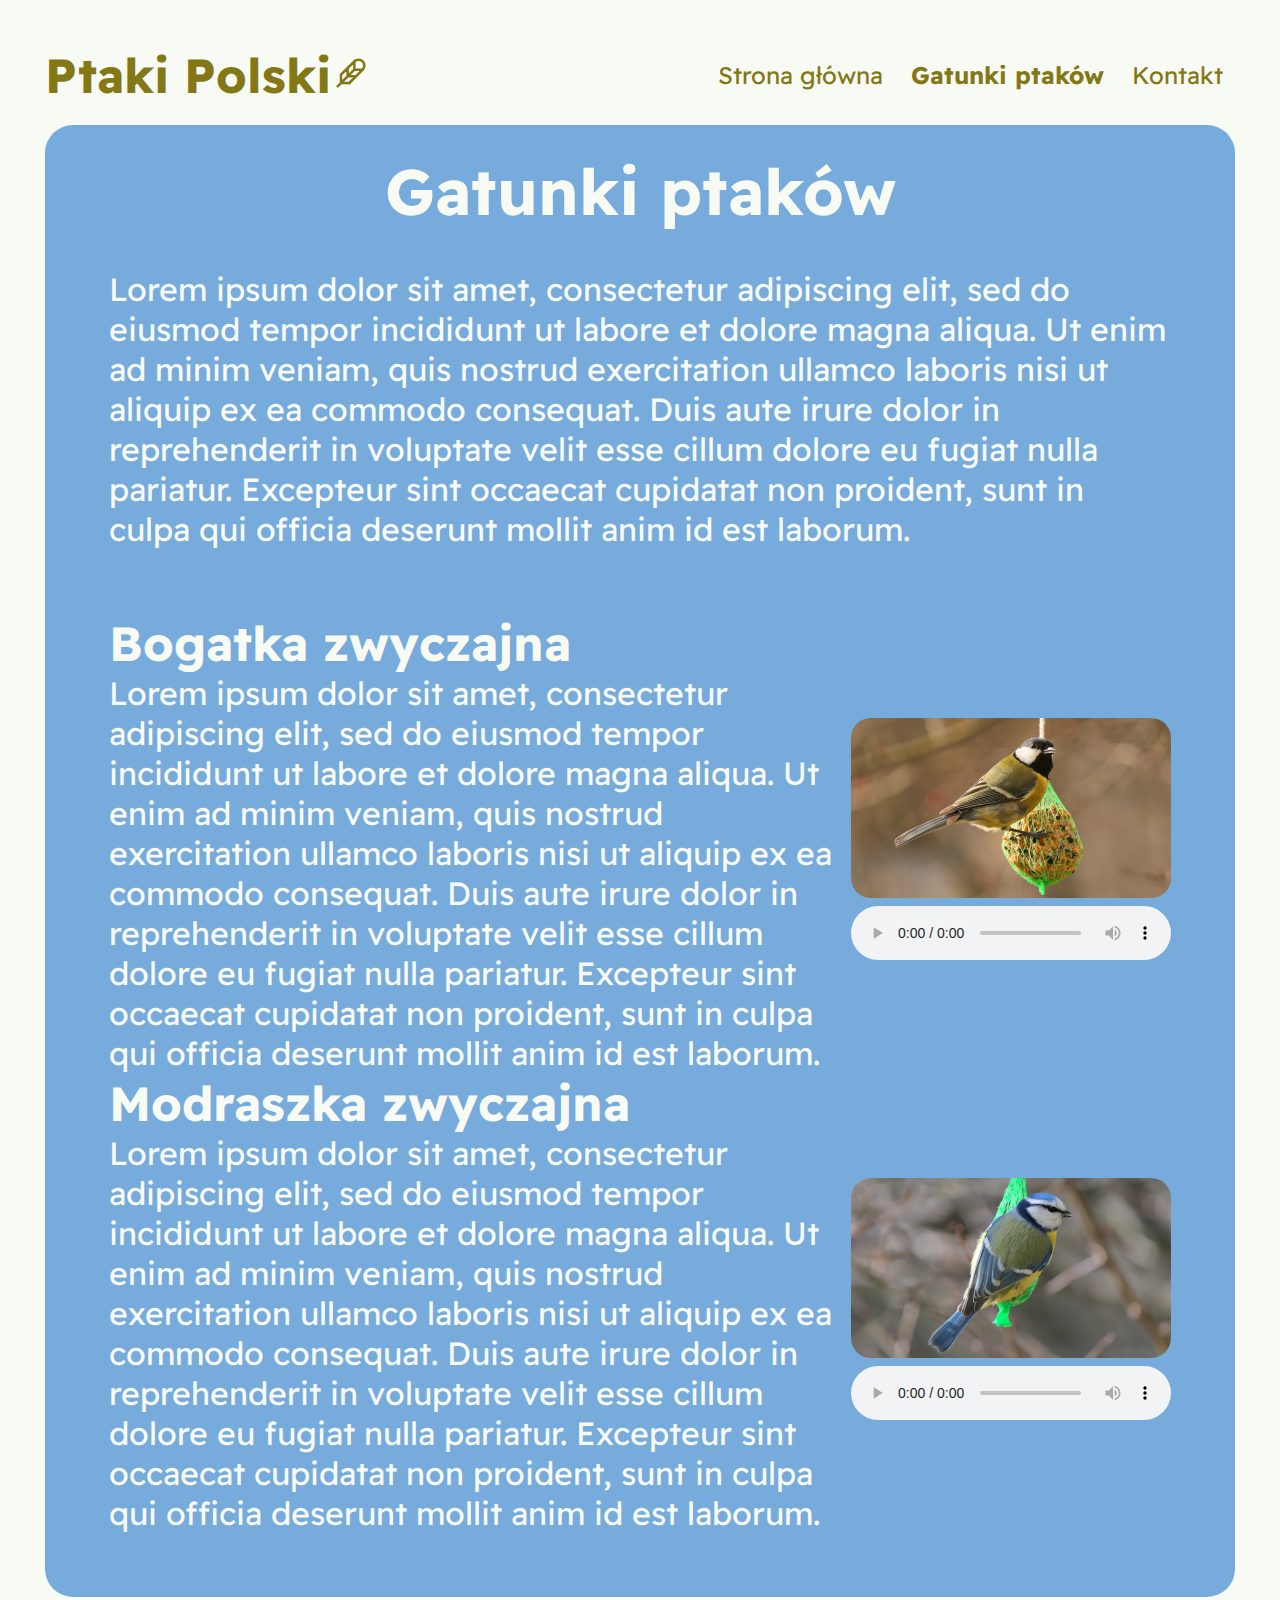
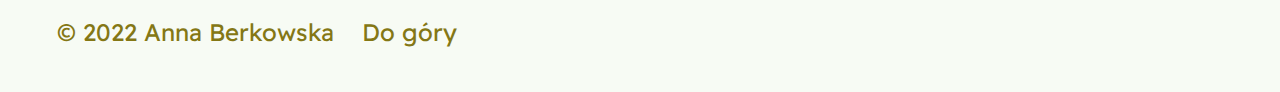
==== bird_species.html @ b1115390 "Added new pages and styles." ====
<!DOCTYPE html>
<html lang="pl">
<head>
	<meta charset="UTF-8">
	<meta name="viewport" content="width=device-width, initial-scale=1.0">
	<title>Birds</title>
	<link href="stylesheet.css" rel="stylesheet" type="text/css">
	<link href="https://fonts.googleapis.com/css?family=Readex+Pro" rel="stylesheet" type="text/css">
</head>
<body>
	<div id="page">
		<header class="flex_container">
			<h1><a href="index.html">Ptaki Polski<svg xmlns="http://www.w3.org/2000/svg" class="icon icon-tabler icon-tabler-feather" width="40" height="40" viewBox="0 0 24 24" stroke-width="1.5" stroke="currentColor" fill="none" stroke-linecap="round" stroke-linejoin="round">
				<path stroke="none" d="M0 0h24v24H0z" fill="none"/>
				<path d="M4 20l10 -10m0 -5v5h5m-9 -1v5h5m-9 -1v5h5m-5 -5l4 -4l4 -4" />
				<path d="M19 10c.638 -.636 1 -1.515 1 -2.486a3.515 3.515 0 0 0 -3.517 -3.514c-.97 0 -1.847 .367 -2.483 1m-3 13l4 -4l4 -4" />
			</svg></a></h1>
			<svg xmlns="http://www.w3.org/2000/svg" class="icon icon-tabler icon-tabler-menu-2" viewBox="0 0 24 24" stroke-width="1.5" stroke="currentColor" fill="none" stroke-linecap="round" stroke-linejoin="round">
				<path class="visibility" stroke="none" d="M0 0h24v24H0z" fill="none"/>
				<line class="visibility" x1="4" y1="6" x2="20" y2="6" />
				<line class="visibility" x1="4" y1="12" x2="20" y2="12" />
				<line class="visibility" x1="4" y1="18" x2="20" y2="18" />
			</svg>
			<nav id="menu">
				<ul>
					<li class="dropdown"><a href="index.html">Strona główna</a>
						<ul class="dropdown_menu dropdown_menu_animated">
							<li class="dropdown_item"><a class="clickable" href="index.html#about">O mnie</a></li>
						</ul>
					</li>
					<li class="dropdown"><a class="active" href="bird_species.html">Gatunki ptaków</a>
						<ul class="dropdown_menu dropdown_menu_animated">
							<li class="dropdown_item"><a class="clickable" href="bird_species.html#great_tit">Bogatka zwyczajna</a></li>
							<li class="dropdown_item"><a class="clickable" href="bird_species.html#blue_tit">Modraszka zwyczajna</a></li>
						</ul>
					</li>
					<li><a href="contact.html">Kontakt</a></li>
				</ul>
			</nav>
		</header>
		<br />
		<div id="content">
			<h1>Gatunki ptaków</h1>
			<section id="species_about">
				<p>
					Lorem ipsum dolor sit amet, consectetur adipiscing elit, sed do eiusmod tempor incididunt ut labore et dolore magna aliqua. Ut enim ad minim veniam, quis nostrud exercitation ullamco laboris nisi ut aliquip ex ea commodo consequat. Duis aute irure dolor in reprehenderit in voluptate velit esse cillum dolore eu fugiat nulla pariatur. Excepteur sint occaecat cupidatat non proident, sunt in culpa qui officia deserunt mollit anim id est laborum.
				</p>
			</section>
			<section id="species">
				<div class="flex_container_section" id="great_tit">
					<div>
						<h2>Bogatka zwyczajna</h2>
						<p>
							Lorem ipsum dolor sit amet, consectetur adipiscing elit, sed do eiusmod tempor incididunt ut labore et dolore magna aliqua. Ut enim ad minim veniam, quis nostrud exercitation ullamco laboris nisi ut aliquip ex ea commodo consequat. Duis aute irure dolor in reprehenderit in voluptate velit esse cillum dolore eu fugiat nulla pariatur. Excepteur sint occaecat cupidatat non proident, sunt in culpa qui officia deserunt mollit anim id est laborum.
						</p>
					</div>
					<figure>
						<a href="images/great_tit_eating_1920x1080.jpg" target="_blank"><img src="images/great_tit_eating_640x360.jpg"/></a>
						<figcaption>
							<audio controls>
								<source src="https://upload.wikimedia.org/wikipedia/commons/9/9c/Parus_major_15mars2011.ogg" />
							</audio>
						</figcaption>
					</figure>
				</div>
				<div class="flex_container_section" id="blue_tit">
					<div>
						<h2>Modraszka zwyczajna</h2>
						<p>
							Lorem ipsum dolor sit amet, consectetur adipiscing elit, sed do eiusmod tempor incididunt ut labore et dolore magna aliqua. Ut enim ad minim veniam, quis nostrud exercitation ullamco laboris nisi ut aliquip ex ea commodo consequat. Duis aute irure dolor in reprehenderit in voluptate velit esse cillum dolore eu fugiat nulla pariatur. Excepteur sint occaecat cupidatat non proident, sunt in culpa qui officia deserunt mollit anim id est laborum.
						</p>
					</div>
					<figure>
						<a href="images/blue_tit_eating_1920x1080.jpg" target="_blank"><img src="images/blue_tit_eating_640x360.jpg"/></a>
						<figcaption>
							<audio controls>
								<source src="https://upload.wikimedia.org/wikipedia/commons/d/d7/Blue_Tit_%28Cyanistes_caeruleus%29_%28W1CDR0001535_BD30%29.ogg" />
							</audio>
						</figcaption>
					</figure>
				</div>
			</section>
		</div>
		<br />
		<footer class="flex_container">
			<nav>
				<ul>
					<li>© 2022 Anna Berkowska</li>
					<li><a href="#">Do góry</a></li>
				</ul>
			</nav>
		</footer>
	</div>
</body>
</html>
---- stylesheet.css ----
* {
    margin: 0;
    padding: 0;
}

body {
    font-family: "Readex Pro", sans-serif;
    background: #F7FBF4;
}

#page {
    margin: 5vh;
}

svg {
    width: 40px;
    height: 40px;
}

.visibility {
    display: none;
}

.flex_container {
    display: flex;
    justify-content: space-between;
    align-items: center;
}

#species_about {
    padding: 2em 2em 0 2em;
}

header h1 {
    color: #847715;
    font-size: 3em;
}

nav {
    color: #847715;
    flex-shrink: 0;
}

nav li {
    display: inline;
    padding: 0.5em;
    font-size: 1.5em;
}

a {
    text-decoration: none;
    color: inherit;
}

.active {
    font-weight: bold;
}

#content {
    background: #77ABDB;
    border-radius: 28px;
    color: #F7FBF4;
}

#content h1 {
    position: relative;
    top: 0.4em;
    font-size: 4em;
    text-align: center;
}

#hero h1 {
    font-size: 10em;

}

#content img {
    position: relative;
    z-index: 2;
    width: 100%;
    height: 100%;
}

#species img {
    width: 100%;
    height: 100%;
    border-radius: 20px;
}

figure {
    padding: 1em 0 1em 0;
}

.flex_container_section {
    display: flex;
    justify-content: space-evenly;
    align-items: center;
}

audio {
    width: 25vw;
    border-radius: 20px;
}

section {
    padding: 2em;
    font-size: 2em;
}

#hero, #contact {
    padding: unset;
    font-size: unset;
}

form {
    font-size: 2em;
    padding: 2em;
    width: 30%;
    margin: auto;
}

fieldset {
    padding: 1em;
    border: solid 2px white;
    border-radius: 20px;
}

fieldset label {
    font-size: 75%;
}

input {
    width: 50%;
}

.button {
    padding: 0.25em;
    margin: 0.25em;
    float: right;
    width: initial;
}

textarea {
    width:98%;
    height: 15vh;
    resize: none;
    padding: 0.25em;
}

textarea::placeholder {
    color: #706a6f;
}

.dropdown {
    position: relative;
    display: inline-block;
}

.dropdown:hover .dropdown_menu_animated {
    display: block;
}

.dropdown_menu li {
    display: block;
}

.dropdown_menu {
    display: none;
    position: absolute;
    width: 100%;
    background: #847715;
    color: #F7FBF4;
    border-radius: 5px;
    top: 100%;
}

.dropdown_menu li:hover {
    background: #98891a;
    border-radius: 5px;
}

.dropdown_item {
    font-size: 70%;
    padding: 0;

}

.clickable {
    display: block;
    padding: 5%;
}

@media screen
and (device-width: 360px)
and (device-height: 592px) {
    #page {
        margin: 3vh;
    }
    body {
        font-size: 50%;
    }

    h1 svg   {
        width: 7%;
        height: 7%;
    }

    svg {
        width: 10%;
        height: 10%;
    }

    #menu {
        display: none;
    }

    #hero h1 {
        font-size: 5em;
    }

    .visibility {
        display: initial;
    }

}

@media screen
and (device-width: 360px)
and (device-height: 592px)
and (orientation: portrait) {
    #page {
        margin: 3vh;
    }
    body {
        font-size: 50%;
    }

    h1 svg   {
        width: 7%;
        height: 7%;
    }

    svg {
        width: 10%;
        height: 10%;
    }

    #menu {
        display: none;
    }

    #hero h1 {
        font-size: 5em;
    }

    .visibility {
        display: initial;
    }
}

@media screen
and (device-width: 360px)
and (device-height: 592px)
and (orientation: landscape) {
    #page {
        margin: 3vh;
    }
    body {
        font-size: 50%;
    }

    h1 svg  {
        width: 7%;
        height: 7%;
    }

    svg {
        width: 10%;
        height: 10%;
    }

    #menu {
        display: none;
    }

    #hero h1 {
        font-size: 5em;
    }

    .visibility {
        display: initial;
    }
}
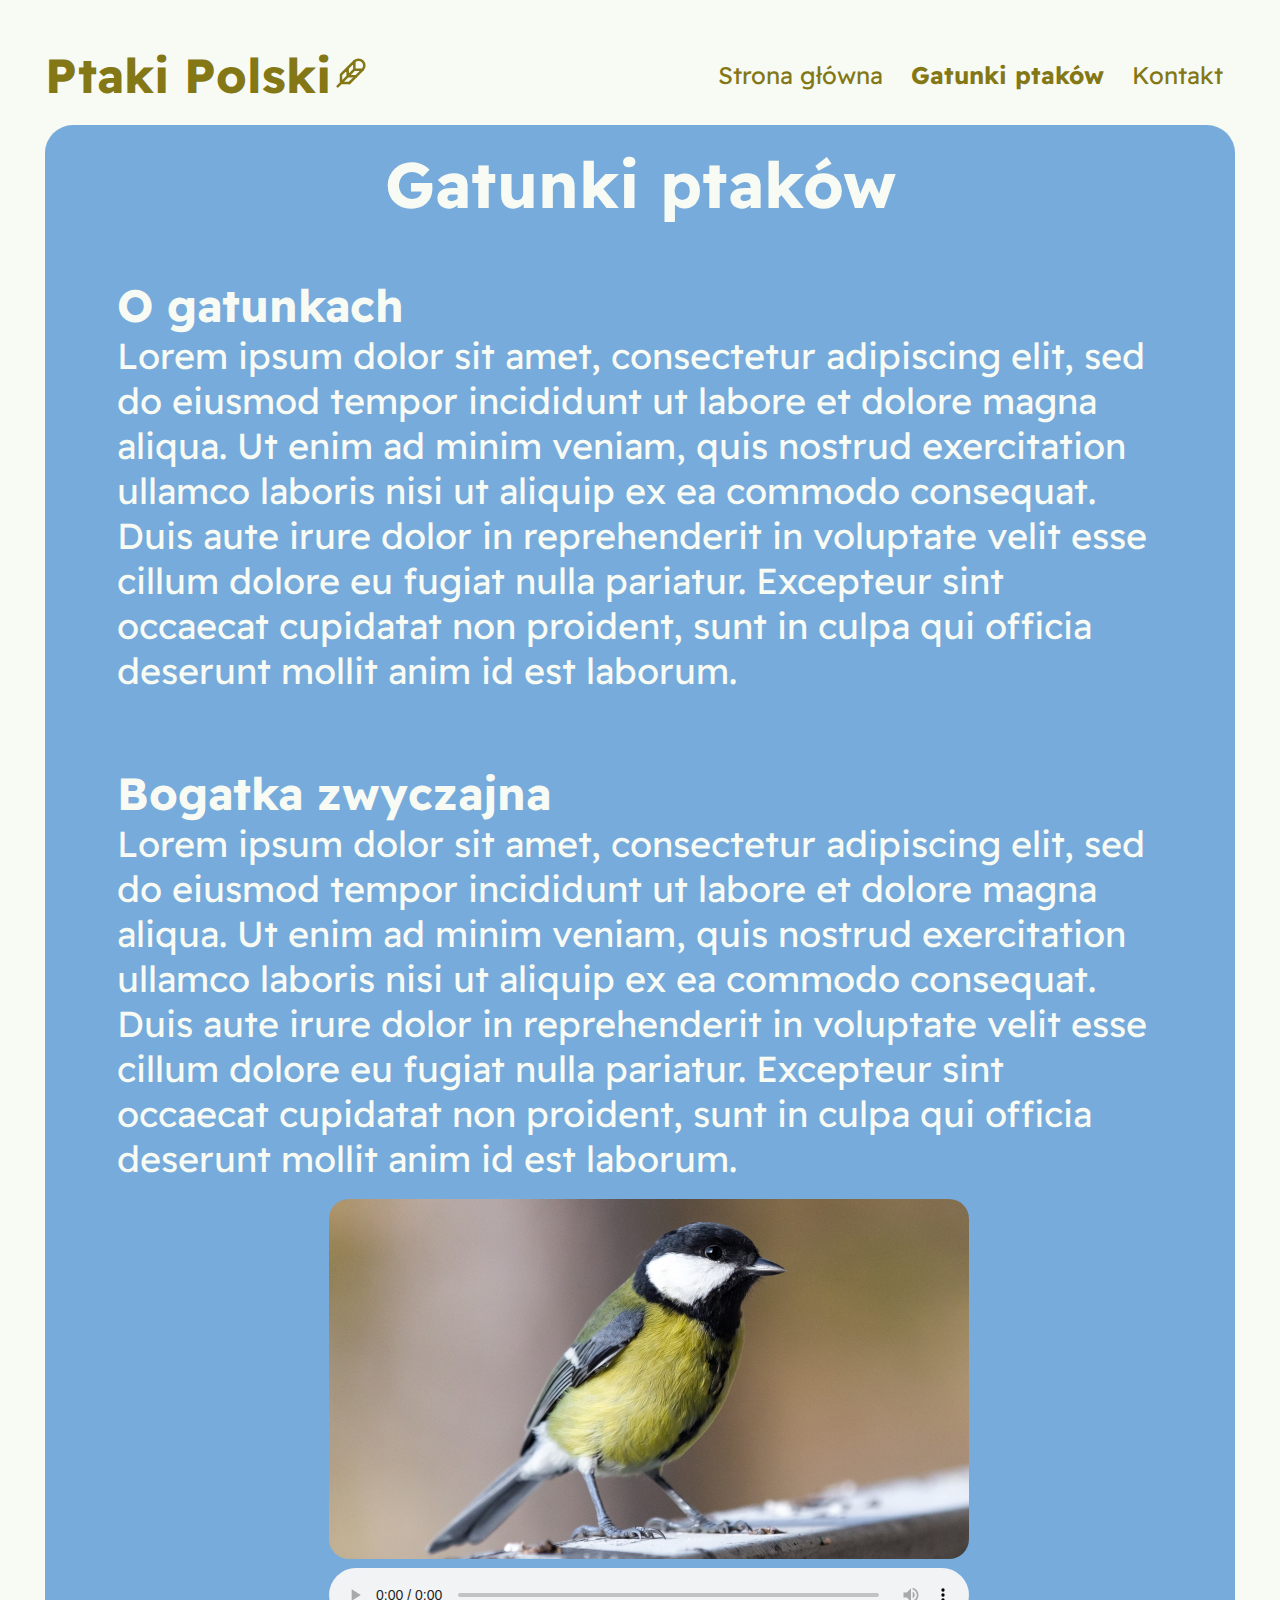
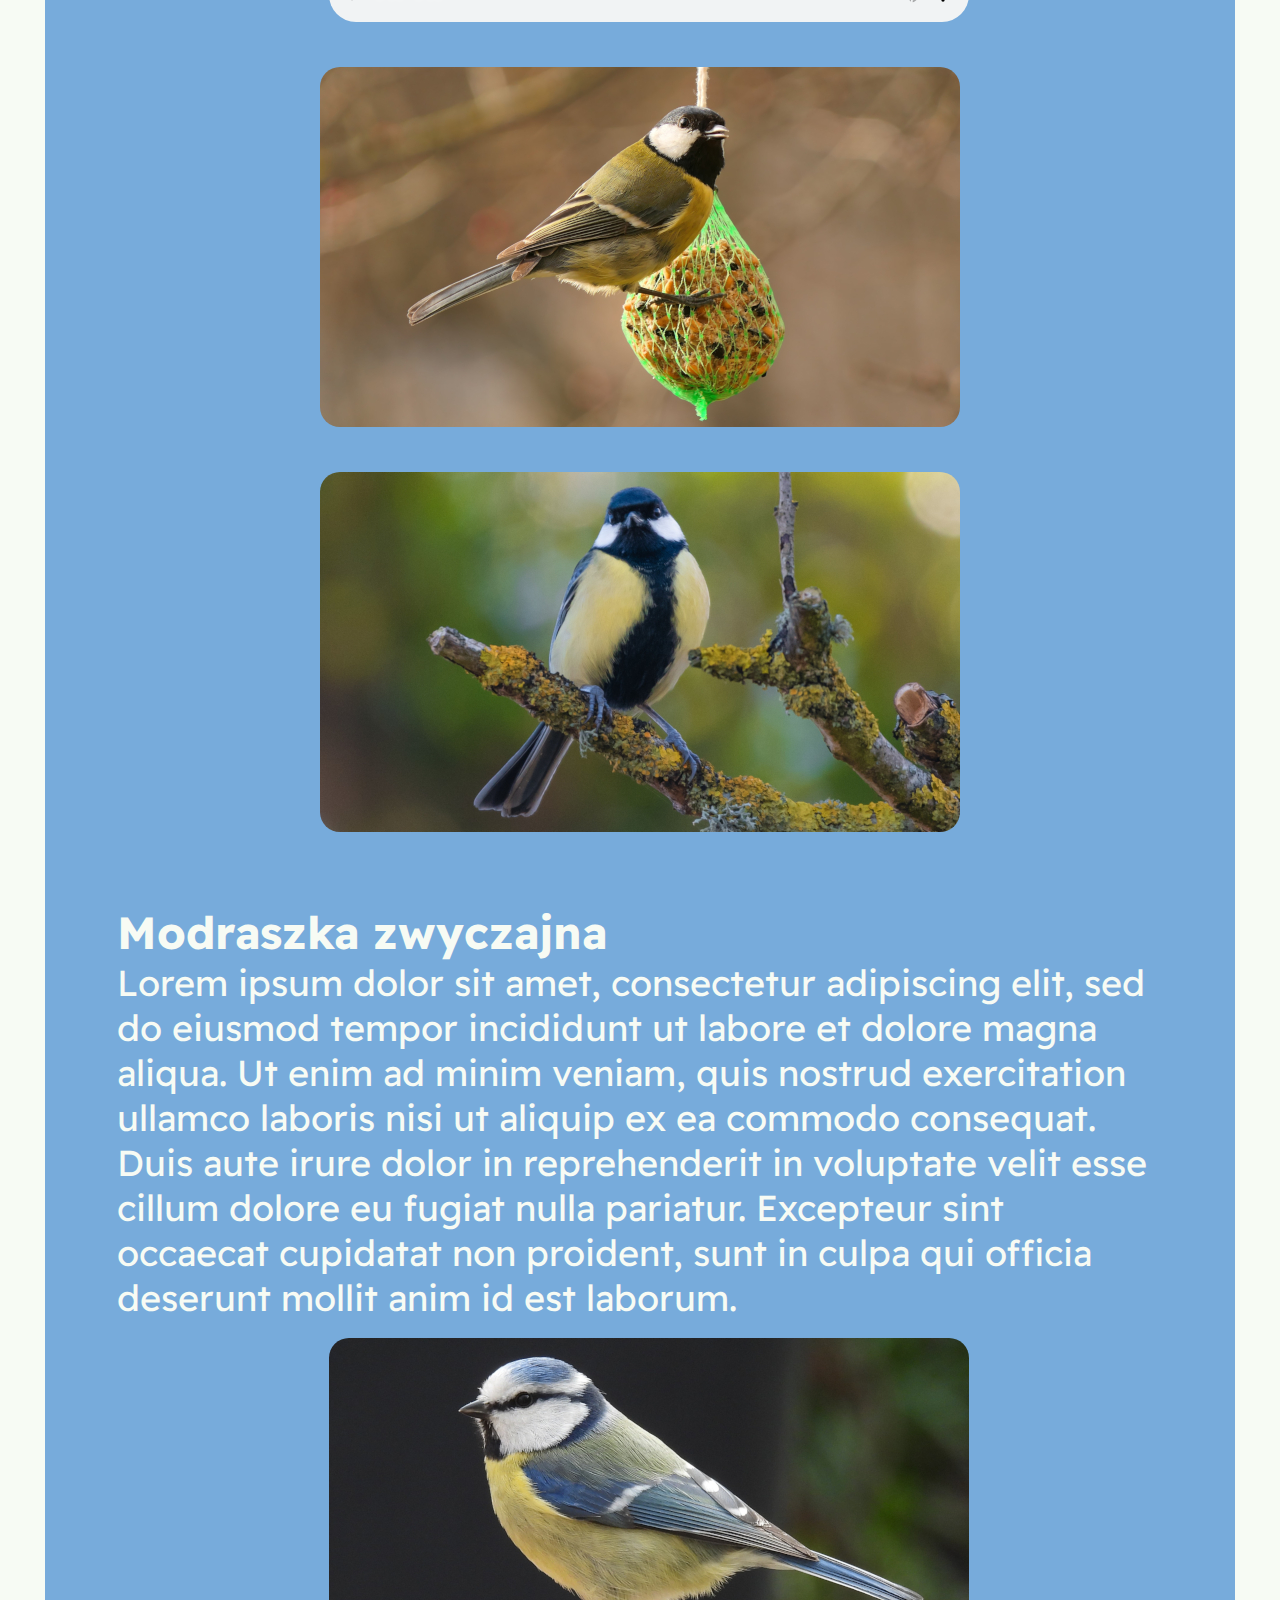
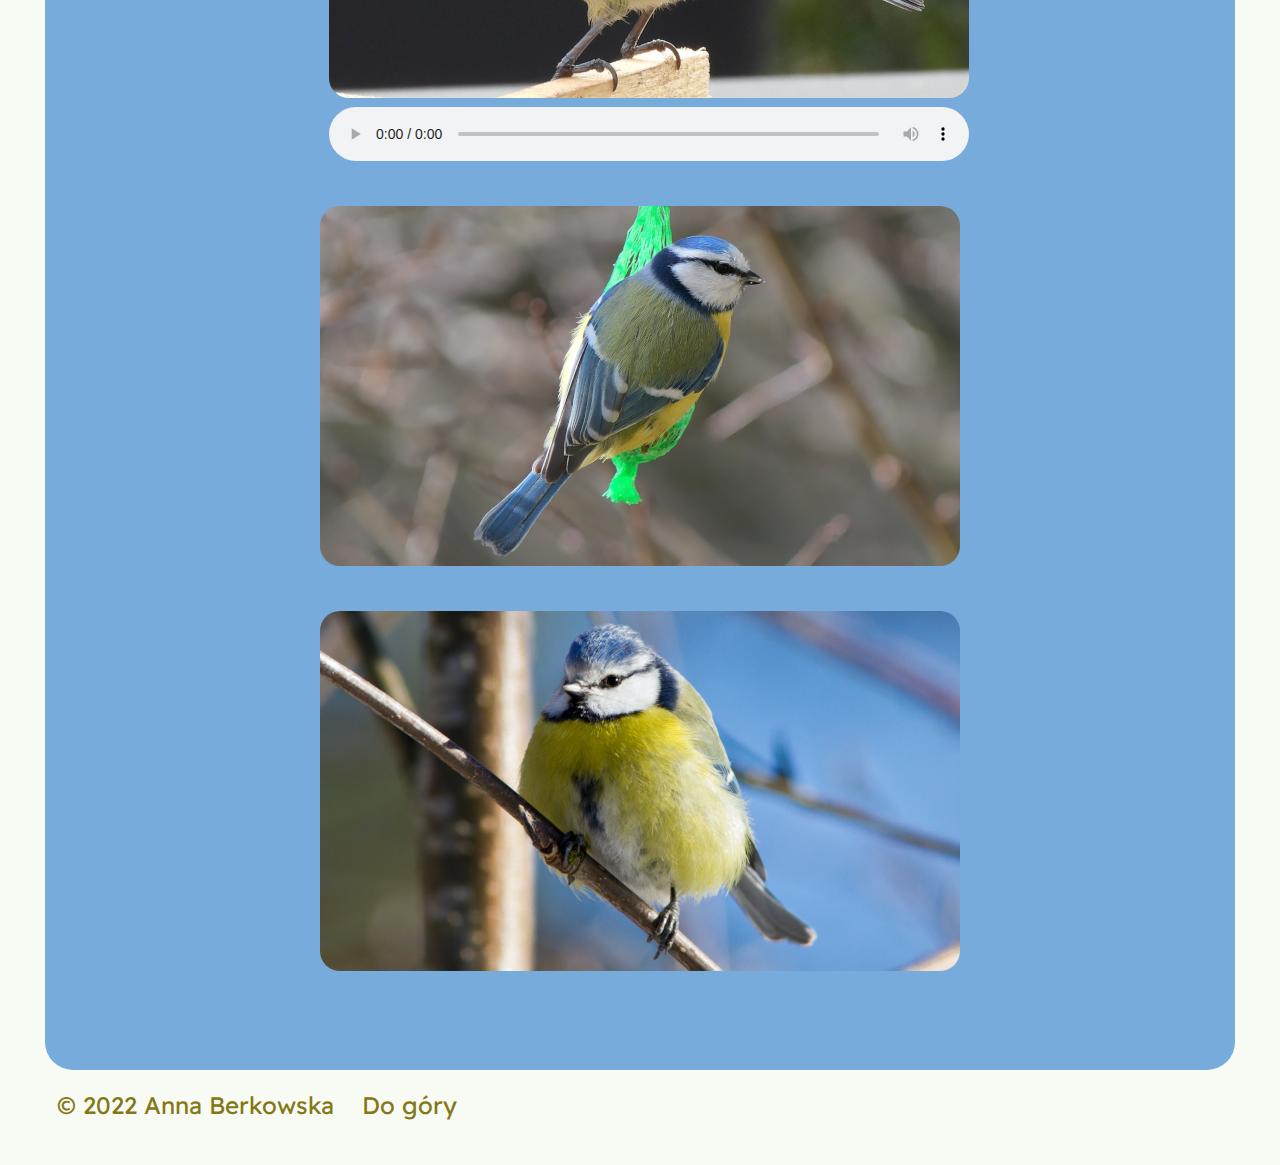
==== commit 8cd8bd1e: "Working version." ====
--- a/bird_species.html
+++ b/bird_species.html
@@ -8,88 +8,104 @@
 	<link href="https://fonts.googleapis.com/css?family=Readex+Pro" rel="stylesheet" type="text/css">
 </head>
 <body>
-	<div id="page">
-		<header class="flex_container">
-			<h1><a href="index.html">Ptaki Polski<svg xmlns="http://www.w3.org/2000/svg" class="icon icon-tabler icon-tabler-feather" width="40" height="40" viewBox="0 0 24 24" stroke-width="1.5" stroke="currentColor" fill="none" stroke-linecap="round" stroke-linejoin="round">
-				<path stroke="none" d="M0 0h24v24H0z" fill="none"/>
-				<path d="M4 20l10 -10m0 -5v5h5m-9 -1v5h5m-9 -1v5h5m-5 -5l4 -4l4 -4" />
-				<path d="M19 10c.638 -.636 1 -1.515 1 -2.486a3.515 3.515 0 0 0 -3.517 -3.514c-.97 0 -1.847 .367 -2.483 1m-3 13l4 -4l4 -4" />
-			</svg></a></h1>
-			<svg xmlns="http://www.w3.org/2000/svg" class="icon icon-tabler icon-tabler-menu-2" viewBox="0 0 24 24" stroke-width="1.5" stroke="currentColor" fill="none" stroke-linecap="round" stroke-linejoin="round">
-				<path class="visibility" stroke="none" d="M0 0h24v24H0z" fill="none"/>
-				<line class="visibility" x1="4" y1="6" x2="20" y2="6" />
-				<line class="visibility" x1="4" y1="12" x2="20" y2="12" />
-				<line class="visibility" x1="4" y1="18" x2="20" y2="18" />
-			</svg>
-			<nav id="menu">
-				<ul>
-					<li class="dropdown"><a href="index.html">Strona główna</a>
-						<ul class="dropdown_menu dropdown_menu_animated">
-							<li class="dropdown_item"><a class="clickable" href="index.html#about">O mnie</a></li>
-						</ul>
-					</li>
-					<li class="dropdown"><a class="active" href="bird_species.html">Gatunki ptaków</a>
-						<ul class="dropdown_menu dropdown_menu_animated">
-							<li class="dropdown_item"><a class="clickable" href="bird_species.html#great_tit">Bogatka zwyczajna</a></li>
-							<li class="dropdown_item"><a class="clickable" href="bird_species.html#blue_tit">Modraszka zwyczajna</a></li>
-						</ul>
-					</li>
-					<li><a href="contact.html">Kontakt</a></li>
-				</ul>
-			</nav>
-		</header>
-		<br />
-		<div id="content">
-			<h1>Gatunki ptaków</h1>
-			<section id="species_about">
-				<p>
-					Lorem ipsum dolor sit amet, consectetur adipiscing elit, sed do eiusmod tempor incididunt ut labore et dolore magna aliqua. Ut enim ad minim veniam, quis nostrud exercitation ullamco laboris nisi ut aliquip ex ea commodo consequat. Duis aute irure dolor in reprehenderit in voluptate velit esse cillum dolore eu fugiat nulla pariatur. Excepteur sint occaecat cupidatat non proident, sunt in culpa qui officia deserunt mollit anim id est laborum.
-				</p>
-			</section>
-			<section id="species">
-				<div class="flex_container_section" id="great_tit">
-					<div>
-						<h2>Bogatka zwyczajna</h2>
-						<p>
-							Lorem ipsum dolor sit amet, consectetur adipiscing elit, sed do eiusmod tempor incididunt ut labore et dolore magna aliqua. Ut enim ad minim veniam, quis nostrud exercitation ullamco laboris nisi ut aliquip ex ea commodo consequat. Duis aute irure dolor in reprehenderit in voluptate velit esse cillum dolore eu fugiat nulla pariatur. Excepteur sint occaecat cupidatat non proident, sunt in culpa qui officia deserunt mollit anim id est laborum.
-						</p>
-					</div>
-					<figure>
-						<a href="images/great_tit_eating_1920x1080.jpg" target="_blank"><img src="images/great_tit_eating_640x360.jpg"/></a>
-						<figcaption>
-							<audio controls>
-								<source src="https://upload.wikimedia.org/wikipedia/commons/9/9c/Parus_major_15mars2011.ogg" />
-							</audio>
-						</figcaption>
-					</figure>
+<div id="page">
+	<header class="flex_container">
+		<h1><a href="index.html">Ptaki Polski<svg xmlns="http://www.w3.org/2000/svg" class="icon icon-tabler icon-tabler-feather" viewBox="0 0 24 24" stroke-width="1.5" stroke="currentColor" fill="none" stroke-linecap="round" stroke-linejoin="round">
+			<path stroke="none" d="M0 0h24v24H0z" fill="none"/>
+			<path d="M4 20l10 -10m0 -5v5h5m-9 -1v5h5m-9 -1v5h5m-5 -5l4 -4l4 -4" />
+			<path d="M19 10c.638 -.636 1 -1.515 1 -2.486a3.515 3.515 0 0 0 -3.517 -3.514c-.97 0 -1.847 .367 -2.483 1m-3 13l4 -4l4 -4" />
+		</svg></a></h1>
+		<nav id="menu">
+			<ul>
+				<li class="dropdown"><a href="index.html">Strona główna</a>
+					<ul class="dropdown_menu dropdown_menu_animated">
+						<li class="dropdown_item"><a class="clickable" href="index.html#about">O mnie</a></li>
+					</ul>
+				</li>
+				<li class="dropdown"><a class="active" href="bird_species.html">Gatunki ptaków</a>
+					<ul class="dropdown_menu dropdown_menu_animated">
+						<li class="dropdown_item"><a class="clickable" href="bird_species.html#species_about">O gatunkach</a></li>
+						<li class="dropdown_item"><a class="clickable" href="bird_species.html#great_tit">Bogatka zwyczajna</a></li>
+						<li class="dropdown_item"><a class="clickable" href="bird_species.html#blue_tit">Modraszka zwyczajna</a></li>
+					</ul>
+				</li>
+				<li><a href="contact.html">Kontakt</a></li>
+			</ul>
+		</nav>
+	</header>
+	<br>
+	<div id="content">
+		<h2 class="header">Gatunki ptaków</h2>
+		<section id="species_about">
+			<h2>O gatunkach</h2>
+			<p>
+				Lorem ipsum dolor sit amet, consectetur adipiscing elit, sed do eiusmod tempor incididunt ut labore et dolore magna aliqua. Ut enim ad minim veniam, quis nostrud exercitation ullamco laboris nisi ut aliquip ex ea commodo consequat. Duis aute irure dolor in reprehenderit in voluptate velit esse cillum dolore eu fugiat nulla pariatur. Excepteur sint occaecat cupidatat non proident, sunt in culpa qui officia deserunt mollit anim id est laborum.
+			</p>
+			<table>
+
+			</table>
+		</section>
+		<section id="species">
+			<div id="great_tit" class="flex_container_section about">
+				<div>
+					<h2>Bogatka zwyczajna</h2>
+					<p>
+						Lorem ipsum dolor sit amet, consectetur adipiscing elit, sed do eiusmod tempor incididunt ut labore et dolore magna aliqua. Ut enim ad minim veniam, quis nostrud exercitation ullamco laboris nisi ut aliquip ex ea commodo consequat. Duis aute irure dolor in reprehenderit in voluptate velit esse cillum dolore eu fugiat nulla pariatur. Excepteur sint occaecat cupidatat non proident, sunt in culpa qui officia deserunt mollit anim id est laborum.
+					</p>
 				</div>
-				<div class="flex_container_section" id="blue_tit">
-					<div>
-						<h2>Modraszka zwyczajna</h2>
-						<p>
-							Lorem ipsum dolor sit amet, consectetur adipiscing elit, sed do eiusmod tempor incididunt ut labore et dolore magna aliqua. Ut enim ad minim veniam, quis nostrud exercitation ullamco laboris nisi ut aliquip ex ea commodo consequat. Duis aute irure dolor in reprehenderit in voluptate velit esse cillum dolore eu fugiat nulla pariatur. Excepteur sint occaecat cupidatat non proident, sunt in culpa qui officia deserunt mollit anim id est laborum.
-						</p>
-					</div>
-					<figure>
-						<a href="images/blue_tit_eating_1920x1080.jpg" target="_blank"><img src="images/blue_tit_eating_640x360.jpg"/></a>
-						<figcaption>
-							<audio controls>
-								<source src="https://upload.wikimedia.org/wikipedia/commons/d/d7/Blue_Tit_%28Cyanistes_caeruleus%29_%28W1CDR0001535_BD30%29.ogg" />
-							</audio>
-						</figcaption>
-					</figure>
+				<figure>
+					<a href="images/great_tit_1920x1080.jpg" target="_blank"><img src="images/great_tit_640x360.jpg" alt="Bogatka zwyczajna"></a>
+					<figcaption>
+						<audio controls>
+							<source src="https://upload.wikimedia.org/wikipedia/commons/9/9c/Parus_major_15mars2011.ogg">
+						</audio>
+					</figcaption>
+				</figure>
+			</div>
+			<div class="flex_container_section gallery">
+				<figure>
+					<a href="images/great_tit_eating_1920x1080.jpg" target="_blank"><img src="images/great_tit_eating_640x360.jpg" alt="Bogatka zwyczajna"></a>
+				</figure>
+				<figure>
+					<a href="images/great_tit_perch_1920x1080.jpg" target="_blank"><img src="images/great_tit_perch_640x360.jpg" alt="Bogatka zwyczajna"></a>
+				</figure>
+			</div>
+			<br>
+			<div id="blue_tit" class="flex_container_section about">
+				<div>
+					<h2>Modraszka zwyczajna</h2>
+					<p>
+						Lorem ipsum dolor sit amet, consectetur adipiscing elit, sed do eiusmod tempor incididunt ut labore et dolore magna aliqua. Ut enim ad minim veniam, quis nostrud exercitation ullamco laboris nisi ut aliquip ex ea commodo consequat. Duis aute irure dolor in reprehenderit in voluptate velit esse cillum dolore eu fugiat nulla pariatur. Excepteur sint occaecat cupidatat non proident, sunt in culpa qui officia deserunt mollit anim id est laborum.
+					</p>
 				</div>
-			</section>
-		</div>
-		<br />
-		<footer class="flex_container">
-			<nav>
-				<ul>
-					<li>© 2022 Anna Berkowska</li>
-					<li><a href="#">Do góry</a></li>
-				</ul>
-			</nav>
-		</footer>
+				<figure>
+					<a href="images/blue_tit_1920x1080.jpg" target="_blank"><img src="images/blue_tit_640x360.jpg" alt="Modraszka zwyczajna"></a>
+					<figcaption>
+						<audio controls>
+							<source src="https://upload.wikimedia.org/wikipedia/commons/d/d7/Blue_Tit_%28Cyanistes_caeruleus%29_%28W1CDR0001535_BD30%29.ogg">
+						</audio>
+					</figcaption>
+				</figure>
+			</div>
+			<div class="flex_container_section gallery">
+				<figure>
+					<a href="images/blue_tit_eating_1920x1080.jpg" target="_blank"><img src="images/blue_tit_eating_640x360.jpg" alt="Modraszka zwyczajna"></a>
+				</figure>
+				<figure>
+					<a href="images/blue_tit_perch_1920x1080.jpg" target="_blank"><img src="images/blue_tit_perch_640x360.jpg" alt="Modraszka zwyczajna"></a>
+				</figure>
+			</div>
+		</section>
 	</div>
+	<br>
+	<footer class="flex_container">
+		<nav>
+			<ul>
+				<li>© 2022 Anna Berkowska</li>
+				<li><a href="#">Do góry</a></li>
+			</ul>
+		</nav>
+	</footer>
+</div>
 </body>
 </html>--- a/stylesheet.css
+++ b/stylesheet.css
@@ -12,13 +12,9 @@
     margin: 5vh;
 }
 
-svg {
-    width: 40px;
-    height: 40px;
-}
-
-.visibility {
-    display: none;
+section {
+    padding: 2em;
+    font-size: 2.25em;
 }
 
 .flex_container {
@@ -27,13 +23,14 @@
     align-items: center;
 }
 
-#species_about {
-    padding: 2em 2em 0 2em;
-}
-
 header h1 {
     color: #847715;
     font-size: 3em;
+}
+
+svg {
+    width: 40px;
+    height: 40px;
 }
 
 nav {
@@ -56,112 +53,13 @@
     font-weight: bold;
 }
 
-#content {
-    background: #77ABDB;
-    border-radius: 28px;
-    color: #F7FBF4;
-}
-
-#content h1 {
-    position: relative;
-    top: 0.4em;
-    font-size: 4em;
-    text-align: center;
-}
-
-#hero h1 {
-    font-size: 10em;
-
-}
-
-#content img {
-    position: relative;
-    z-index: 2;
-    width: 100%;
-    height: 100%;
-}
-
-#species img {
-    width: 100%;
-    height: 100%;
-    border-radius: 20px;
-}
-
-figure {
-    padding: 1em 0 1em 0;
-}
-
-.flex_container_section {
-    display: flex;
-    justify-content: space-evenly;
-    align-items: center;
-}
-
-audio {
-    width: 25vw;
-    border-radius: 20px;
-}
-
-section {
-    padding: 2em;
-    font-size: 2em;
-}
-
-#hero, #contact {
-    padding: unset;
-    font-size: unset;
-}
-
-form {
-    font-size: 2em;
-    padding: 2em;
-    width: 30%;
-    margin: auto;
-}
-
-fieldset {
-    padding: 1em;
-    border: solid 2px white;
-    border-radius: 20px;
-}
-
-fieldset label {
-    font-size: 75%;
-}
-
-input {
-    width: 50%;
-}
-
-.button {
-    padding: 0.25em;
-    margin: 0.25em;
-    float: right;
-    width: initial;
-}
-
-textarea {
-    width:98%;
-    height: 15vh;
-    resize: none;
-    padding: 0.25em;
-}
-
-textarea::placeholder {
-    color: #706a6f;
+.visibility {
+    display: initial;
 }
 
 .dropdown {
     position: relative;
     display: inline-block;
-}
-
-.dropdown:hover .dropdown_menu_animated {
-    display: block;
-}
-
-.dropdown_menu li {
-    display: block;
 }
 
 .dropdown_menu {
@@ -174,6 +72,15 @@
     top: 100%;
 }
 
+.dropdown:hover .dropdown_menu_animated {
+    display: block;
+    z-index: 1;
+}
+
+.dropdown_menu li {
+    display: block;
+}
+
 .dropdown_menu li:hover {
     background: #98891a;
     border-radius: 5px;
@@ -182,112 +89,277 @@
 .dropdown_item {
     font-size: 70%;
     padding: 0;
-
 }
 
 .clickable {
+    position: relative;
+    z-index: 1;
     display: block;
     padding: 5%;
 }
 
+#content {
+    background: #77ABDB;
+    border-radius: 28px;
+    color: #F7FBF4;
+}
+
+h2, #contact h2 {
+    font-size: 4em;
+}
+
+section h2 {
+    font-size: 1.25em;
+}
+
+#hero h2 {
+    font-size: 10em;
+}
+
+.header {
+    position: relative;
+    top: 0.3em;
+    text-align: center;
+    z-index: 0;
+}
+
+img {
+    width: 100%;
+    height: 100%;
+}
+
+#hero, #contact {
+    padding: unset;
+    font-size: unset;
+}
+
+#hero img {
+    position: relative;
+}
+
+#species_about {
+    padding: 2em 2em 0 2em;
+}
+
+#species img {
+    border-radius: 20px;
+}
+
+.flex_container_section {
+    display: flex;
+    justify-content: center;
+    align-items: center;
+    flex-wrap: wrap;
+}
+
+.about div {
+    flex-basis: 50%;
+    flex-grow: 2;
+}
+
+figure {
+    margin: 0.5em;
+}
+
+.about figure {
+    margin: 0.5em 0 0.5em 0.5em;
+}
+
+audio {
+    border-radius: 20px;
+    width: 100%;
+}
+
+form {
+    padding: 2em;
+    width: 40vw;
+    margin: auto;
+}
+
+fieldset {
+    padding: 1em;
+    border: solid 2px white;
+    border-radius: 20px;
+    font-size: 1.5em;
+    line-height: 1.6em;
+}
+
+input {
+    vertical-align: middle;
+}
+
+input[type="radio"], input[type="checkbox"]{
+    width: initial;
+    display: inline;
+}
+
+.choice div {
+    display: inline;
+}
+
+.choice label {
+    font-size: 80%;
+}
+
+.button {
+    padding: 0.25em;
+    margin: 0.25em;
+    float: right;
+    width: initial;
+}
+
+textarea {
+    width: 98%;
+    height: 15vh;
+    resize: none;
+    padding: 0.25em;
+}
+
+textarea::placeholder {
+    color: #706a6f;
+}
+
 @media screen
-and (device-width: 360px)
-and (device-height: 592px) {
+and (max-device-width: 360px)
+and (max-device-height: 592px) {
+
+    body {
+        font-size: 50%;
+    }
+
     #page {
         margin: 3vh;
     }
+
+    #menu ul{
+        display: flex;
+        flex-flow: wrap column;
+    }
+
+    #menu nav li {
+        display: block;
+    }
+
+    .choice div {
+        display: block;
+    }
+
+    .dropdown_item a {
+        display: none;
+    }
+
+    p {
+        text-align: justify;
+    }
+
+    svg {
+        width: 9%;
+        height: 9%;
+    }
+
+    h2 {
+        font-size: 4em;
+        text-align: center;
+        margin-bottom: 0.5em;
+    }
+
+    #hero h2 {
+        font-size: 5em;
+    }
+
+    #species_about {
+        padding: 0.75em 2em 0 2em;
+    }
+
+    fieldset {
+        display: flex;
+        flex-wrap: wrap;
+        font-size: 1.8em;
+    }
+
+    form {
+        width: 70vw;
+    }
+
+    .choice label {
+        font-size: 90%;
+    }
+
+    input {
+        display: block;
+        width: 119%;
+    }
+}
+
+@media screen
+and (max-device-width: 360px)
+and (max-device-height: 592px)
+and (orientation: portrait) {
+
     body {
         font-size: 50%;
     }
 
-    h1 svg   {
-        width: 7%;
-        height: 7%;
-    }
-
-    svg {
-        width: 10%;
-        height: 10%;
-    }
-
-    #menu {
-        display: none;
-    }
-
-    #hero h1 {
-        font-size: 5em;
-    }
-
-    .visibility {
-        display: initial;
-    }
-
-}
-
-@media screen
-and (device-width: 360px)
-and (device-height: 592px)
-and (orientation: portrait) {
     #page {
         margin: 3vh;
     }
-    body {
-        font-size: 50%;
-    }
-
-    h1 svg   {
-        width: 7%;
-        height: 7%;
+
+    #menu ul{
+        display: flex;
+        flex-flow: wrap column;
+    }
+
+    #menu nav li {
+        display: block;
+    }
+
+    .choice div {
+        display: block;
+    }
+
+    .dropdown_item a {
+        display: none;
+    }
+
+    p {
+        text-align: justify;
     }
 
     svg {
-        width: 10%;
-        height: 10%;
-    }
-
-    #menu {
-        display: none;
-    }
-
-    #hero h1 {
+        width: 9%;
+        height: 9%;
+    }
+
+    h2 {
+        font-size: 4em;
+        text-align: center;
+        margin-bottom: 0.5em;
+    }
+
+    #hero h2 {
         font-size: 5em;
     }
 
-    .visibility {
-        display: initial;
-    }
-}
-
-@media screen
-and (device-width: 360px)
-and (device-height: 592px)
-and (orientation: landscape) {
-    #page {
-        margin: 3vh;
-    }
-    body {
-        font-size: 50%;
-    }
-
-    h1 svg  {
-        width: 7%;
-        height: 7%;
-    }
-
-    svg {
-        width: 10%;
-        height: 10%;
-    }
-
-    #menu {
-        display: none;
-    }
-
-    #hero h1 {
-        font-size: 5em;
-    }
-
-    .visibility {
-        display: initial;
-    }
-}
+    #species_about {
+        padding: 0.75em 2em 0 2em;
+    }
+
+    fieldset {
+        display: flex;
+        flex-wrap: wrap;
+        font-size: 1.8em;
+    }
+
+    form {
+        width: 70vw;
+    }
+
+    .choice label {
+        font-size: 90%;
+    }
+
+    input {
+        display: block;
+        width: 119%;
+    }
+}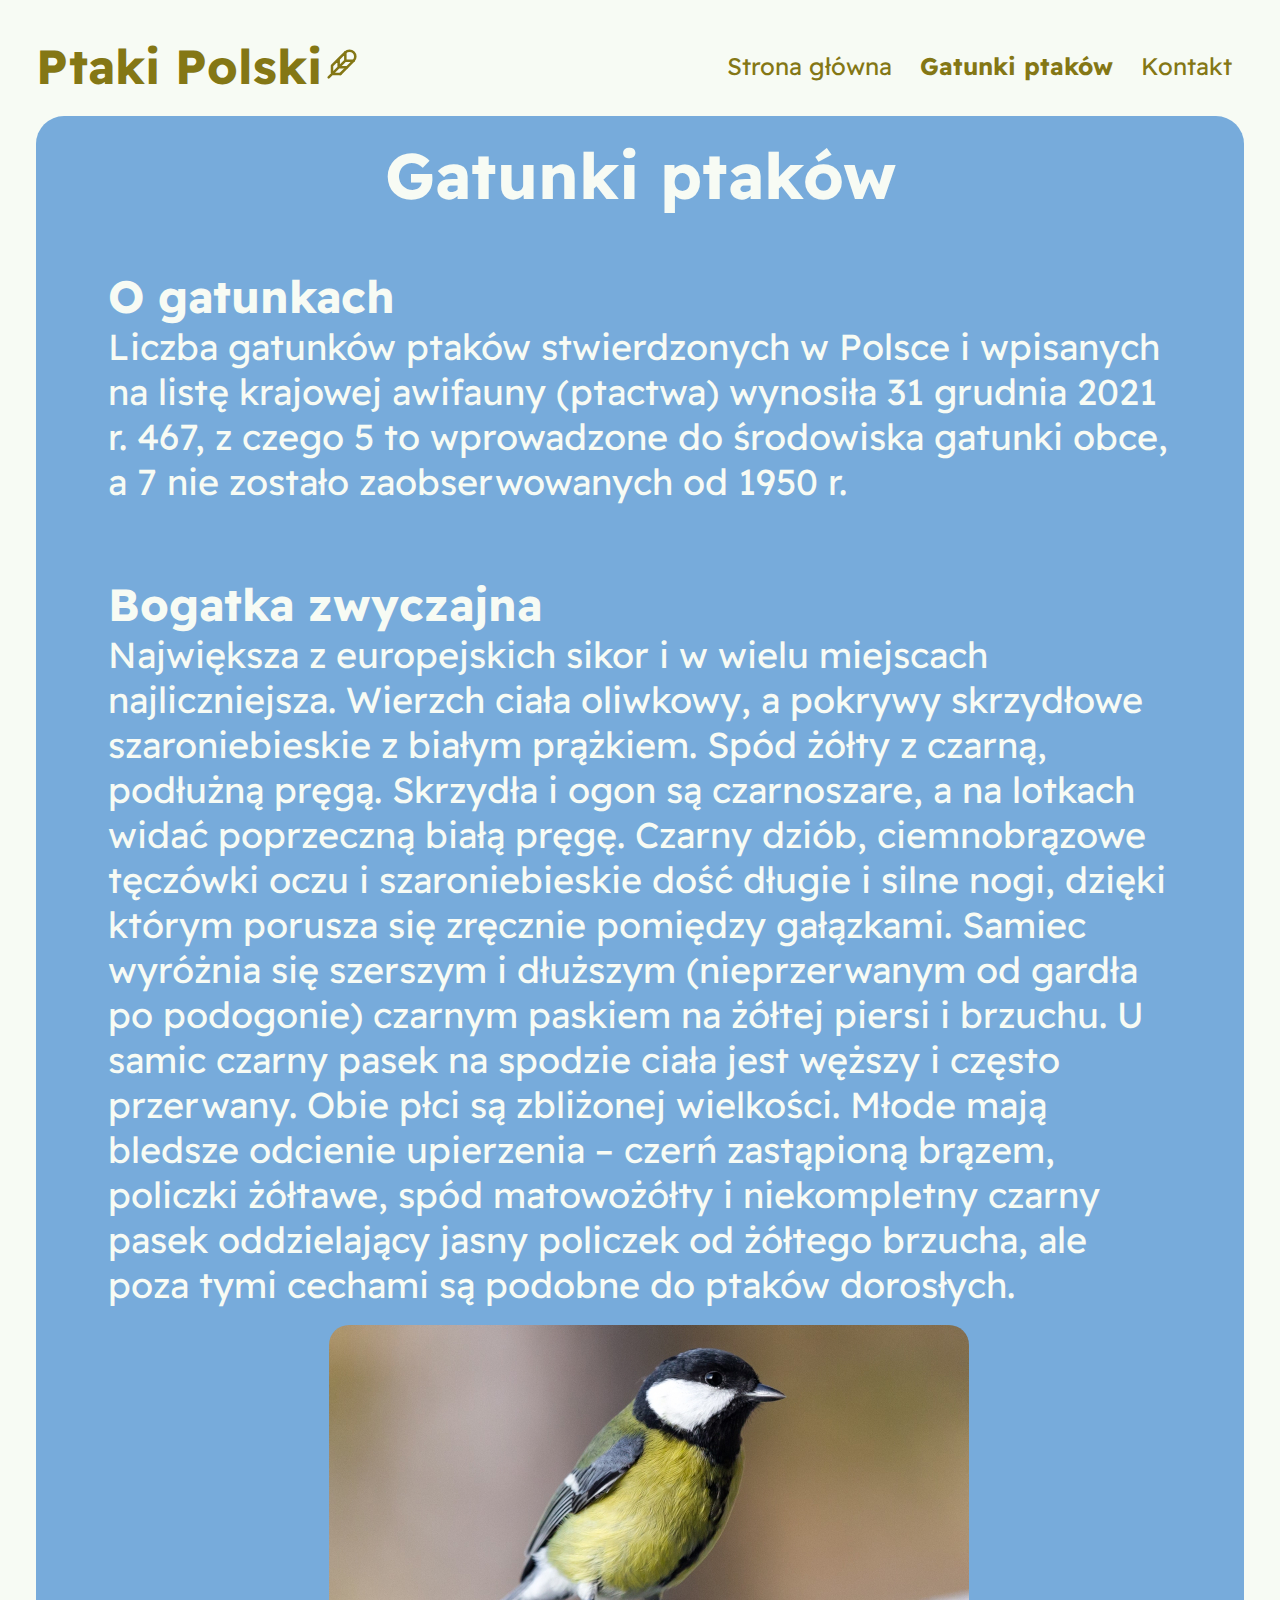
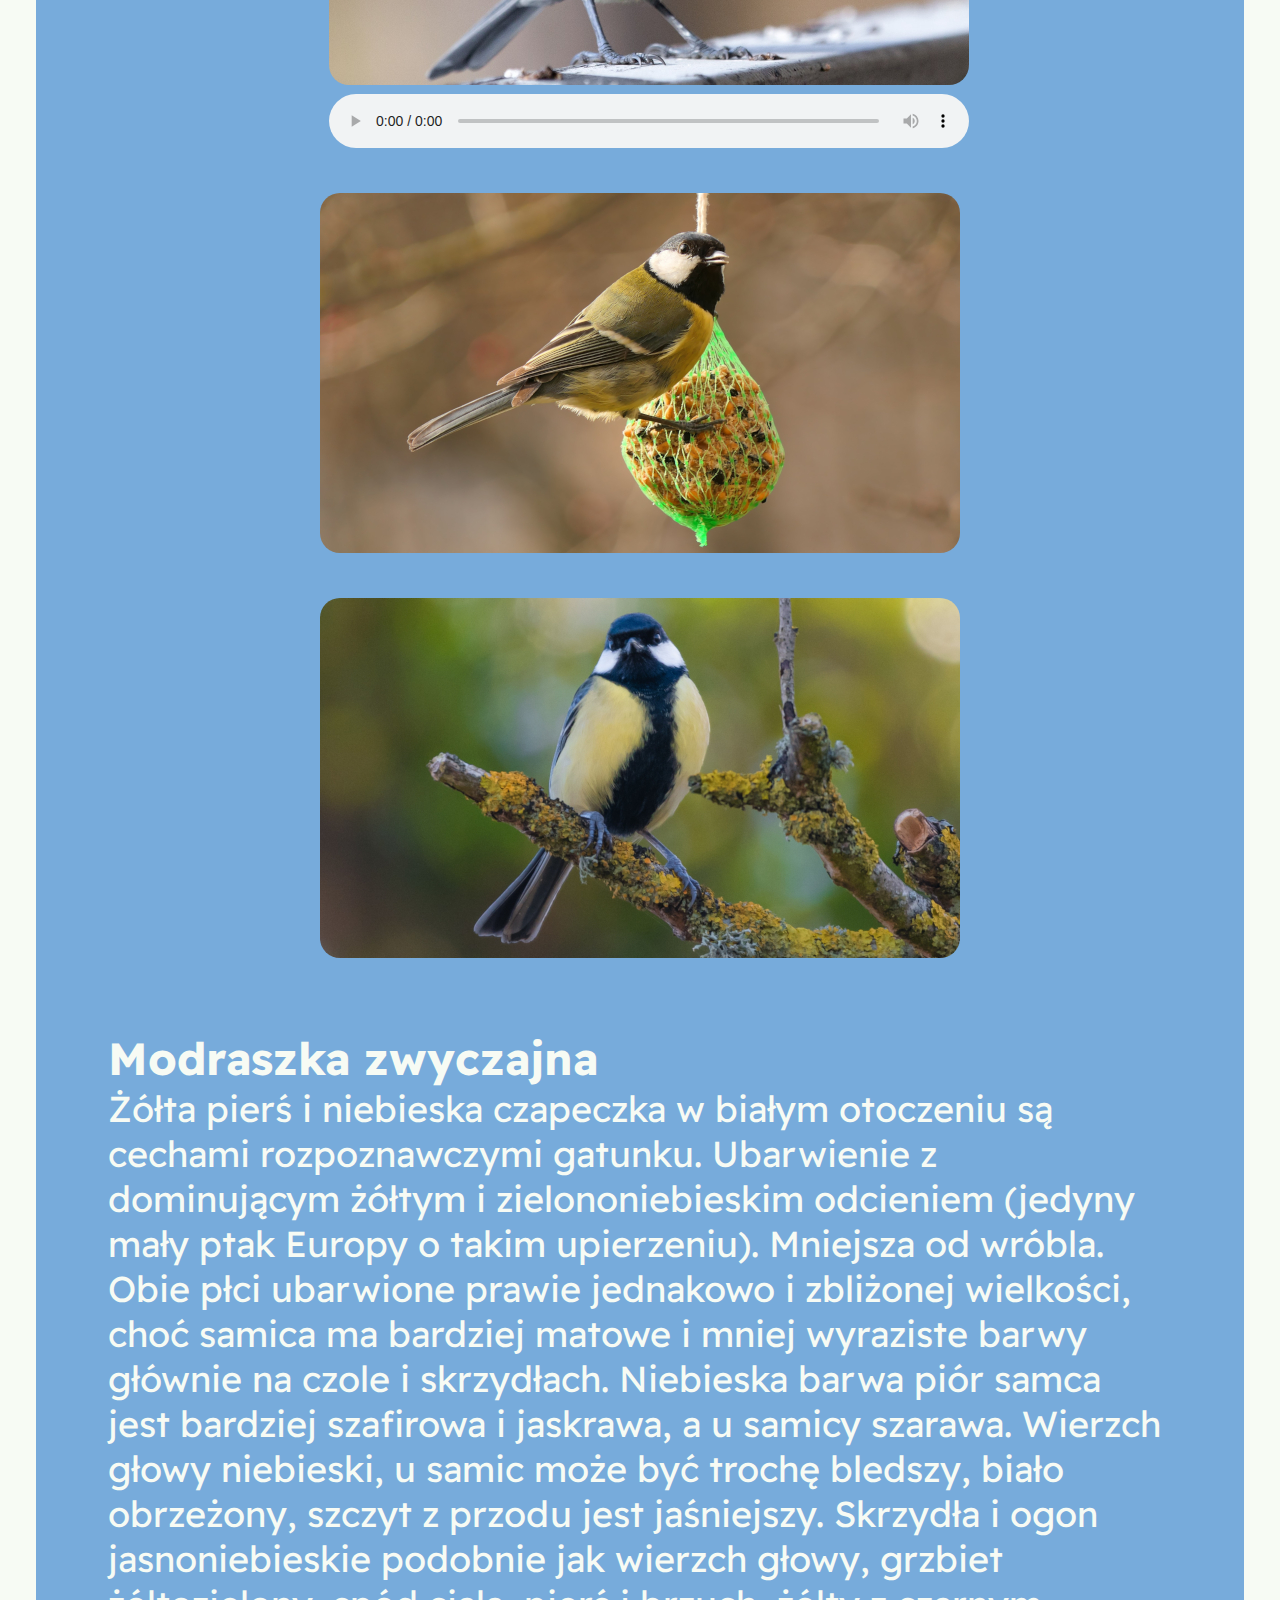
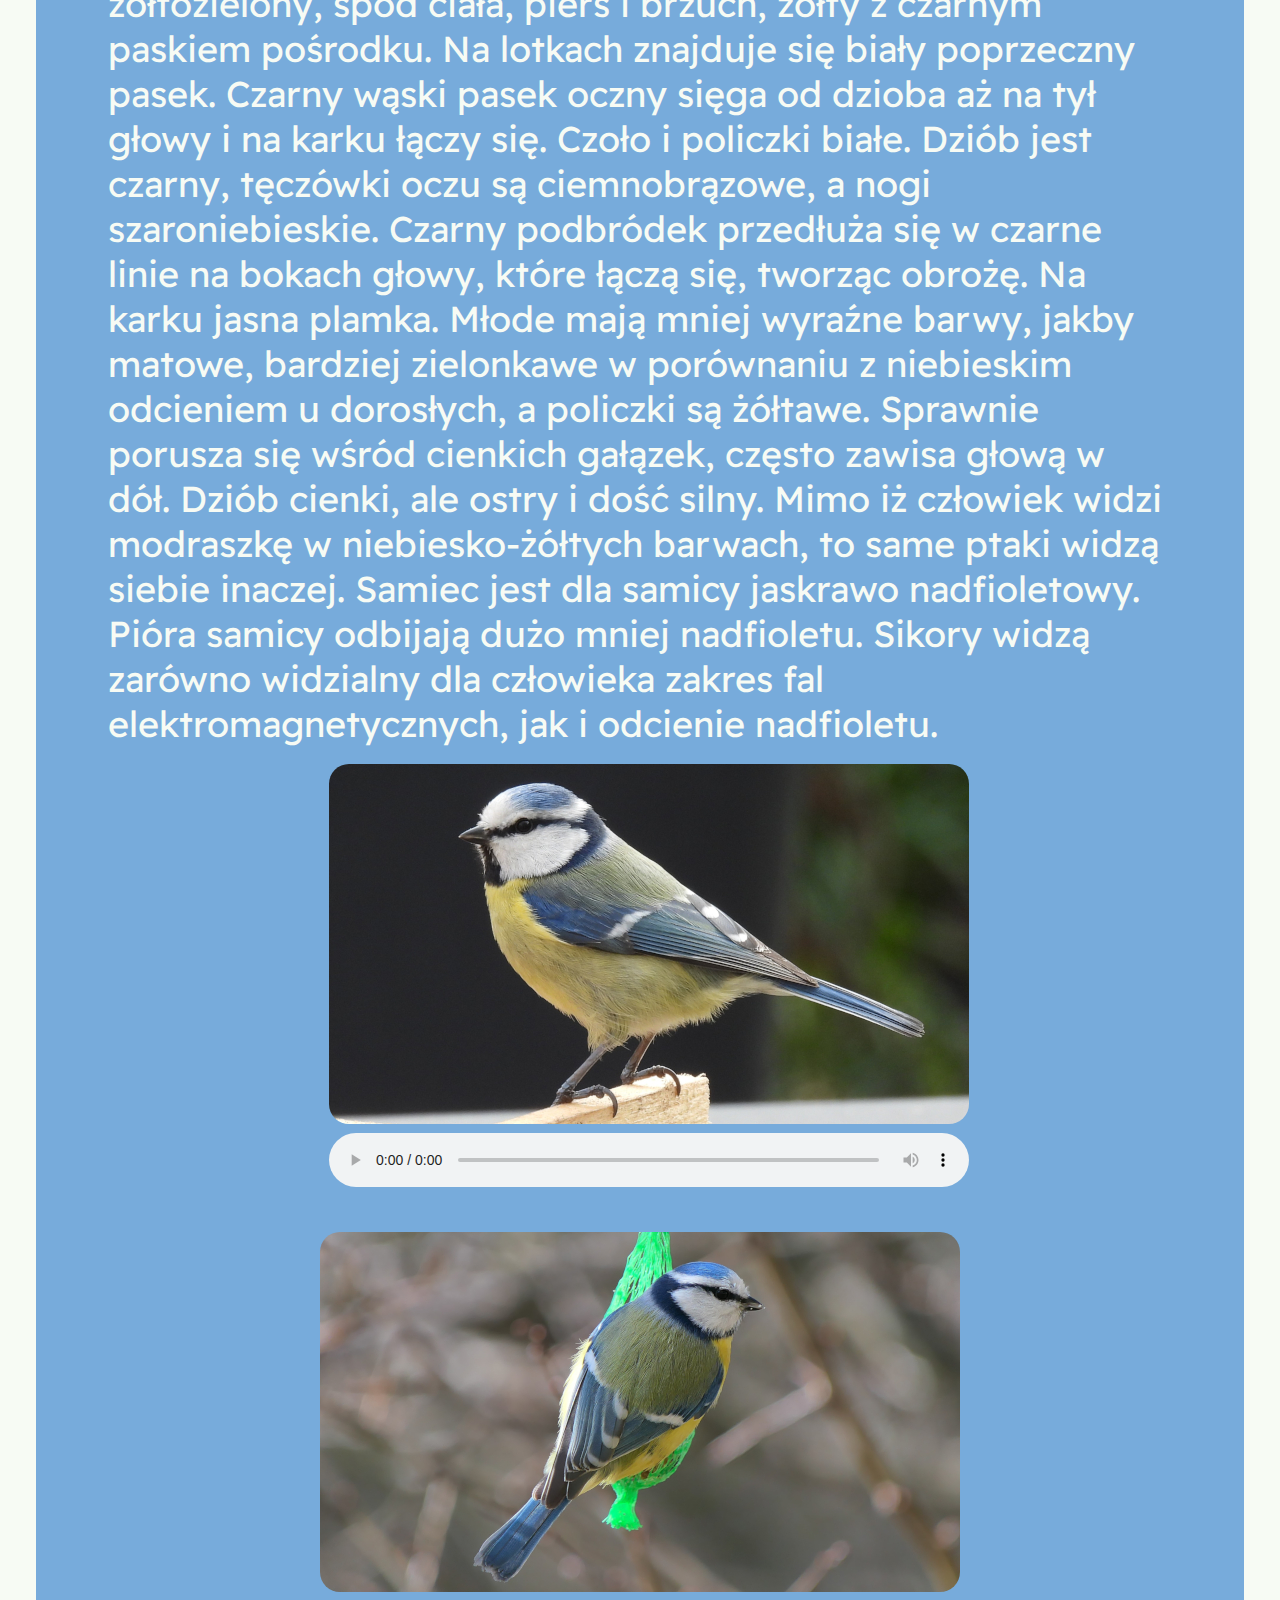
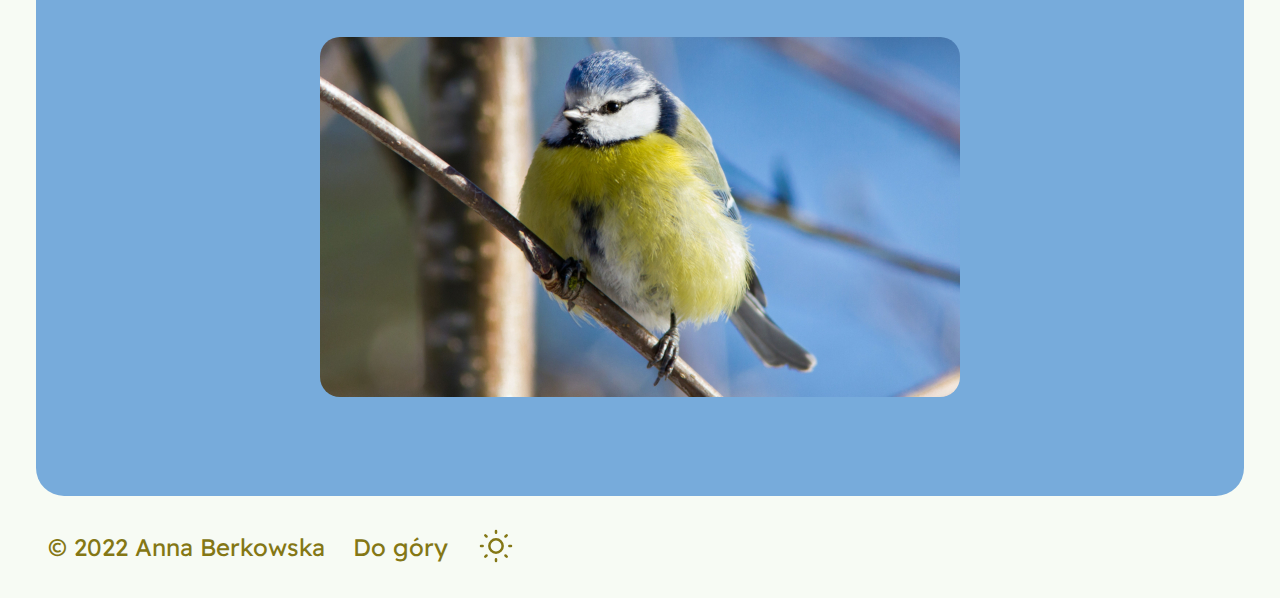
==== commit 92091db6: "Added JavaScript." ====
--- a/bird_species.html
+++ b/bird_species.html
@@ -3,9 +3,11 @@
 <head>
 	<meta charset="UTF-8">
 	<meta name="viewport" content="width=device-width, initial-scale=1.0">
+	<meta name="viewport" content="height=device-height, initial-scale=1.0">
 	<title>Birds</title>
 	<link href="stylesheet.css" rel="stylesheet" type="text/css">
 	<link href="https://fonts.googleapis.com/css?family=Readex+Pro" rel="stylesheet" type="text/css">
+	<link rel="icon" type="image/x-icon" href="images/favicon.ico">
 </head>
 <body>
 <div id="page">
@@ -39,10 +41,9 @@
 		<section id="species_about">
 			<h2>O gatunkach</h2>
 			<p>
-				Lorem ipsum dolor sit amet, consectetur adipiscing elit, sed do eiusmod tempor incididunt ut labore et dolore magna aliqua. Ut enim ad minim veniam, quis nostrud exercitation ullamco laboris nisi ut aliquip ex ea commodo consequat. Duis aute irure dolor in reprehenderit in voluptate velit esse cillum dolore eu fugiat nulla pariatur. Excepteur sint occaecat cupidatat non proident, sunt in culpa qui officia deserunt mollit anim id est laborum.
+				Liczba gatunków ptaków stwierdzonych w Polsce i wpisanych na listę krajowej awifauny (ptactwa) wynosiła 31 grudnia 2021 r. 467, z czego 5 to wprowadzone do środowiska gatunki obce, a 7 nie zostało zaobserwowanych od 1950 r.
 			</p>
 			<table>
-
 			</table>
 		</section>
 		<section id="species">
@@ -50,11 +51,11 @@
 				<div>
 					<h2>Bogatka zwyczajna</h2>
 					<p>
-						Lorem ipsum dolor sit amet, consectetur adipiscing elit, sed do eiusmod tempor incididunt ut labore et dolore magna aliqua. Ut enim ad minim veniam, quis nostrud exercitation ullamco laboris nisi ut aliquip ex ea commodo consequat. Duis aute irure dolor in reprehenderit in voluptate velit esse cillum dolore eu fugiat nulla pariatur. Excepteur sint occaecat cupidatat non proident, sunt in culpa qui officia deserunt mollit anim id est laborum.
+						Największa z europejskich sikor i w wielu miejscach najliczniejsza. Wierzch ciała oliwkowy, a pokrywy skrzydłowe szaroniebieskie z białym prążkiem. Spód żółty z czarną, podłużną pręgą. Skrzydła i ogon są czarnoszare, a na lotkach widać poprzeczną białą pręgę. Czarny dziób, ciemnobrązowe tęczówki oczu i szaroniebieskie dość długie i silne nogi, dzięki którym porusza się zręcznie pomiędzy gałązkami. Samiec wyróżnia się szerszym i dłuższym (nieprzerwanym od gardła po podogonie) czarnym paskiem na żółtej piersi i brzuchu. U samic czarny pasek na spodzie ciała jest węższy i często przerwany. Obie płci są zbliżonej wielkości. Młode mają bledsze odcienie upierzenia – czerń zastąpioną brązem, policzki żółtawe, spód matowożółty i niekompletny czarny pasek oddzielający jasny policzek od żółtego brzucha, ale poza tymi cechami są podobne do ptaków dorosłych.
 					</p>
 				</div>
 				<figure>
-					<a href="images/great_tit_1920x1080.jpg" target="_blank"><img src="images/great_tit_640x360.jpg" alt="Bogatka zwyczajna"></a>
+					<a href="images/great_tit_1920x1080.jpg" class="popup-link"><img src="images/great_tit_640x360.jpg" alt="Bogatka zwyczajna"></a>
 					<figcaption>
 						<audio controls>
 							<source src="https://upload.wikimedia.org/wikipedia/commons/9/9c/Parus_major_15mars2011.ogg">
@@ -64,22 +65,24 @@
 			</div>
 			<div class="flex_container_section gallery">
 				<figure>
-					<a href="images/great_tit_eating_1920x1080.jpg" target="_blank"><img src="images/great_tit_eating_640x360.jpg" alt="Bogatka zwyczajna"></a>
+					<a href="images/great_tit_eating_1920x1080.jpg" class="popup-link"><img src="images/great_tit_eating_640x360.jpg" alt="Bogatka zwyczajna"></a>
 				</figure>
 				<figure>
-					<a href="images/great_tit_perch_1920x1080.jpg" target="_blank"><img src="images/great_tit_perch_640x360.jpg" alt="Bogatka zwyczajna"></a>
+					<a href="images/great_tit_perch_1920x1080.jpg" class="popup-link"><img src="images/great_tit_perch_640x360.jpg" alt="Bogatka zwyczajna"></a>
 				</figure>
 			</div>
 			<br>
 			<div id="blue_tit" class="flex_container_section about">
 				<div>
 					<h2>Modraszka zwyczajna</h2>
-					<p>
-						Lorem ipsum dolor sit amet, consectetur adipiscing elit, sed do eiusmod tempor incididunt ut labore et dolore magna aliqua. Ut enim ad minim veniam, quis nostrud exercitation ullamco laboris nisi ut aliquip ex ea commodo consequat. Duis aute irure dolor in reprehenderit in voluptate velit esse cillum dolore eu fugiat nulla pariatur. Excepteur sint occaecat cupidatat non proident, sunt in culpa qui officia deserunt mollit anim id est laborum.
-					</p>
+					<div id="tabs1">
+						<p>
+							Żółta pierś i niebieska czapeczka w białym otoczeniu są cechami rozpoznawczymi gatunku. Ubarwienie z dominującym żółtym i zielononiebieskim odcieniem (jedyny mały ptak Europy o takim upierzeniu). Mniejsza od wróbla. Obie płci ubarwione prawie jednakowo i zbliżonej wielkości, choć samica ma bardziej matowe i mniej wyraziste barwy głównie na czole i skrzydłach. Niebieska barwa piór samca jest bardziej szafirowa i jaskrawa, a u samicy szarawa. Wierzch głowy niebieski, u samic może być trochę bledszy, biało obrzeżony, szczyt z przodu jest jaśniejszy. Skrzydła i ogon jasnoniebieskie podobnie jak wierzch głowy, grzbiet żółtozielony, spód ciała, pierś i brzuch, żółty z czarnym paskiem pośrodku. Na lotkach znajduje się biały poprzeczny pasek. Czarny wąski pasek oczny sięga od dzioba aż na tył głowy i na karku łączy się. Czoło i policzki białe. Dziób jest czarny, tęczówki oczu są ciemnobrązowe, a nogi szaroniebieskie. Czarny podbródek przedłuża się w czarne linie na bokach głowy, które łączą się, tworząc obrożę. Na karku jasna plamka. Młode mają mniej wyraźne barwy, jakby matowe, bardziej zielonkawe w porównaniu z niebieskim odcieniem u dorosłych, a policzki są żółtawe. Sprawnie porusza się wśród cienkich gałązek, często zawisa głową w dół. Dziób cienki, ale ostry i dość silny.  Mimo iż człowiek widzi modraszkę w niebiesko-żółtych barwach, to same ptaki widzą siebie inaczej. Samiec jest dla samicy jaskrawo nadfioletowy. Pióra samicy odbijają dużo mniej nadfioletu. Sikory widzą zarówno widzialny dla człowieka zakres fal elektromagnetycznych, jak i odcienie nadfioletu.
+						</p>
+					</div>
 				</div>
 				<figure>
-					<a href="images/blue_tit_1920x1080.jpg" target="_blank"><img src="images/blue_tit_640x360.jpg" alt="Modraszka zwyczajna"></a>
+					<a href="images/blue_tit_1920x1080.jpg" class="popup-link"><img src="images/blue_tit_640x360.jpg" alt="Modraszka zwyczajna"></a>
 					<figcaption>
 						<audio controls>
 							<source src="https://upload.wikimedia.org/wikipedia/commons/d/d7/Blue_Tit_%28Cyanistes_caeruleus%29_%28W1CDR0001535_BD30%29.ogg">
@@ -89,10 +92,10 @@
 			</div>
 			<div class="flex_container_section gallery">
 				<figure>
-					<a href="images/blue_tit_eating_1920x1080.jpg" target="_blank"><img src="images/blue_tit_eating_640x360.jpg" alt="Modraszka zwyczajna"></a>
+					<a href="images/blue_tit_eating_1920x1080.jpg" class="popup-link"><img src="images/blue_tit_eating_640x360.jpg" alt="Modraszka zwyczajna"></a>
 				</figure>
 				<figure>
-					<a href="images/blue_tit_perch_1920x1080.jpg" target="_blank"><img src="images/blue_tit_perch_640x360.jpg" alt="Modraszka zwyczajna"></a>
+					<a href="images/blue_tit_perch_1920x1080.jpg" class="popup-link"><img src="images/blue_tit_perch_640x360.jpg" alt="Modraszka zwyczajna"></a>
 				</figure>
 			</div>
 		</section>
@@ -100,12 +103,13 @@
 	<br>
 	<footer class="flex_container">
 		<nav>
-			<ul>
+			<ul id="footer_list">
 				<li>© 2022 Anna Berkowska</li>
 				<li><a href="#">Do góry</a></li>
 			</ul>
 		</nav>
 	</footer>
+	<script src="theme.js"></script>
 </div>
 </body>
 </html>--- a/stylesheet.css
+++ b/stylesheet.css
@@ -6,10 +6,11 @@
 body {
     font-family: "Readex Pro", sans-serif;
     background: #F7FBF4;
+    color: #F7FBF4;
 }
 
 #page {
-    margin: 5vh;
+    margin: 4vh;
 }
 
 section {
@@ -33,6 +34,11 @@
     height: 40px;
 }
 
+footer svg {
+    position: relative;
+    top: 0.4em;
+}
+
 nav {
     color: #847715;
     flex-shrink: 0;
@@ -53,8 +59,14 @@
     font-weight: bold;
 }
 
-.visibility {
+.visible {
     display: initial;
+    cursor: pointer;
+}
+
+.invisible {
+    display: none;
+    cursor: pointer;
 }
 
 .dropdown {
@@ -67,9 +79,9 @@
     position: absolute;
     width: 100%;
     background: #847715;
-    color: #F7FBF4;
     border-radius: 5px;
     top: 100%;
+    color: #F7FBF4;
 }
 
 .dropdown:hover .dropdown_menu_animated {
@@ -101,10 +113,9 @@
 #content {
     background: #77ABDB;
     border-radius: 28px;
-    color: #F7FBF4;
-}
-
-h2, #contact h2 {
+}
+
+#contact h2 {
     font-size: 4em;
 }
 
@@ -120,6 +131,7 @@
     position: relative;
     top: 0.3em;
     text-align: center;
+    font-size: 4em;
     z-index: 0;
 }
 
@@ -178,7 +190,7 @@
 
 fieldset {
     padding: 1em;
-    border: solid 2px white;
+    border: solid 2px;
     border-radius: 20px;
     font-size: 1.5em;
     line-height: 1.6em;
@@ -186,6 +198,10 @@
 
 input {
     vertical-align: middle;
+}
+
+input[type="text"], input[type="email"] {
+    width: 300px;
 }
 
 input[type="radio"], input[type="checkbox"]{
@@ -219,9 +235,29 @@
     color: #706a6f;
 }
 
+.light_font {
+    color: #F7FBF4;
+}
+
+.border_light {
+    border-color: #F7FBF4;
+}
+
+.border_dark {
+    border-color: #312e2e;
+}
+
+.dark_font  {
+    color: #312e2e;
+}
+
+.dark_background {
+    background-color: #312e2e;
+}
+
 @media screen
-and (max-device-width: 360px)
-and (max-device-height: 592px) {
+and (width: 411px)
+and (height: 731px) {
 
     body {
         font-size: 50%;
@@ -258,13 +294,22 @@
     }
 
     h2 {
-        font-size: 4em;
+        font-size: 3.5em;
         text-align: center;
         margin-bottom: 0.5em;
     }
 
     #hero h2 {
         font-size: 5em;
+    }
+
+    #hero img {
+        position: relative;
+        top: -3em;
+    }
+
+    #contact h2 {
+        font-size: 3.5em;
     }
 
     #species_about {
@@ -277,6 +322,10 @@
         font-size: 1.8em;
     }
 
+    input[type="text"], input[type="email"] {
+        width: 60vw;
+    }
+
     form {
         width: 70vw;
     }
@@ -285,15 +334,20 @@
         font-size: 90%;
     }
 
-    input {
-        display: block;
-        width: 119%;
+    select {
+        margin: 1vw;
+        display: block;
+    }
+
+    input, textarea, select {
+        display: block;
+        width: 60vw;
     }
 }
 
 @media screen
-and (max-device-width: 360px)
-and (max-device-height: 592px)
+and (width: 411px)
+and (height: 731px)
 and (orientation: portrait) {
 
     body {
@@ -331,13 +385,22 @@
     }
 
     h2 {
-        font-size: 4em;
+        font-size: 3.5em;
         text-align: center;
         margin-bottom: 0.5em;
     }
 
     #hero h2 {
         font-size: 5em;
+    }
+
+    #hero img {
+        position: relative;
+        top: -3em;
+    }
+
+    #contact h2 {
+        font-size: 3.5em;
     }
 
     #species_about {
@@ -350,6 +413,10 @@
         font-size: 1.8em;
     }
 
+    input[type="text"], input[type="email"] {
+        width: 60vw;
+    }
+
     form {
         width: 70vw;
     }
@@ -358,8 +425,12 @@
         font-size: 90%;
     }
 
-    input {
-        display: block;
-        width: 119%;
+    select {
+        margin: 1vw;
+    }
+
+    input, textarea, select {
+        display: block;
+        width: 60vw;
     }
 }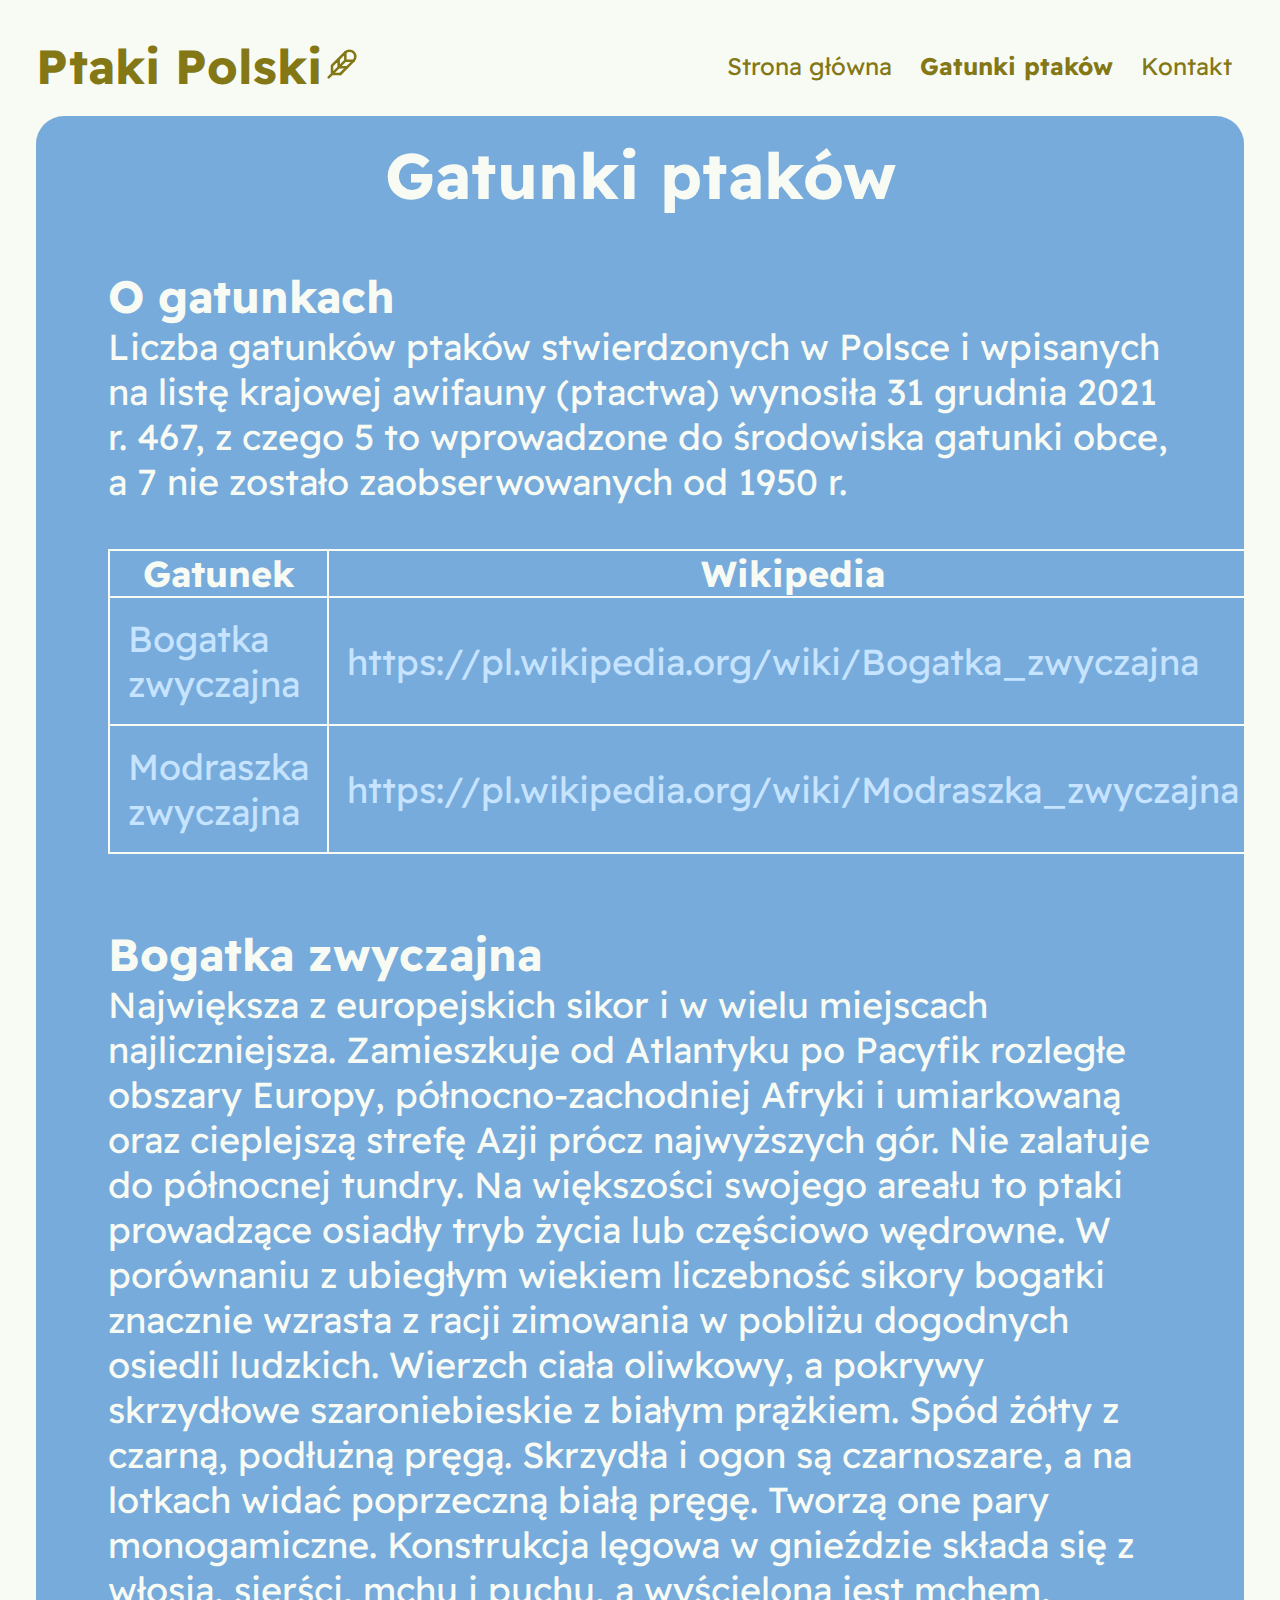
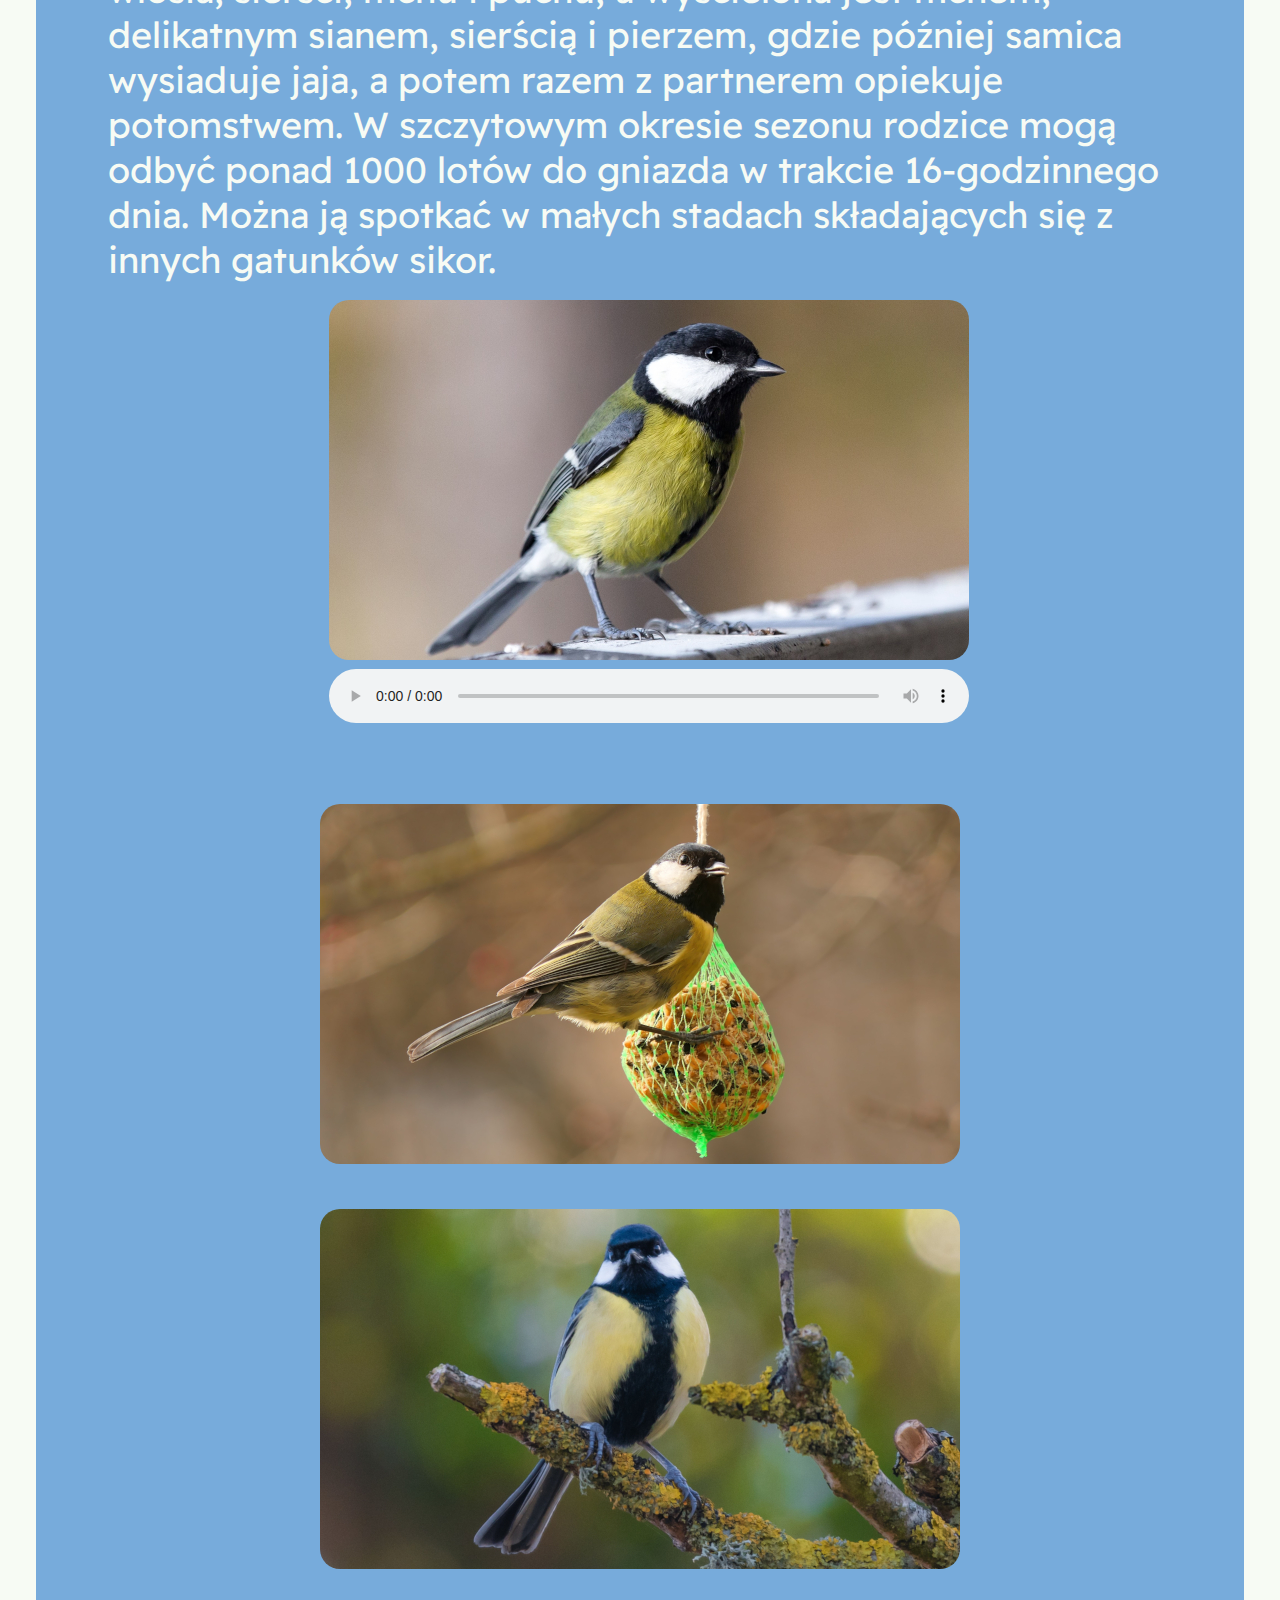
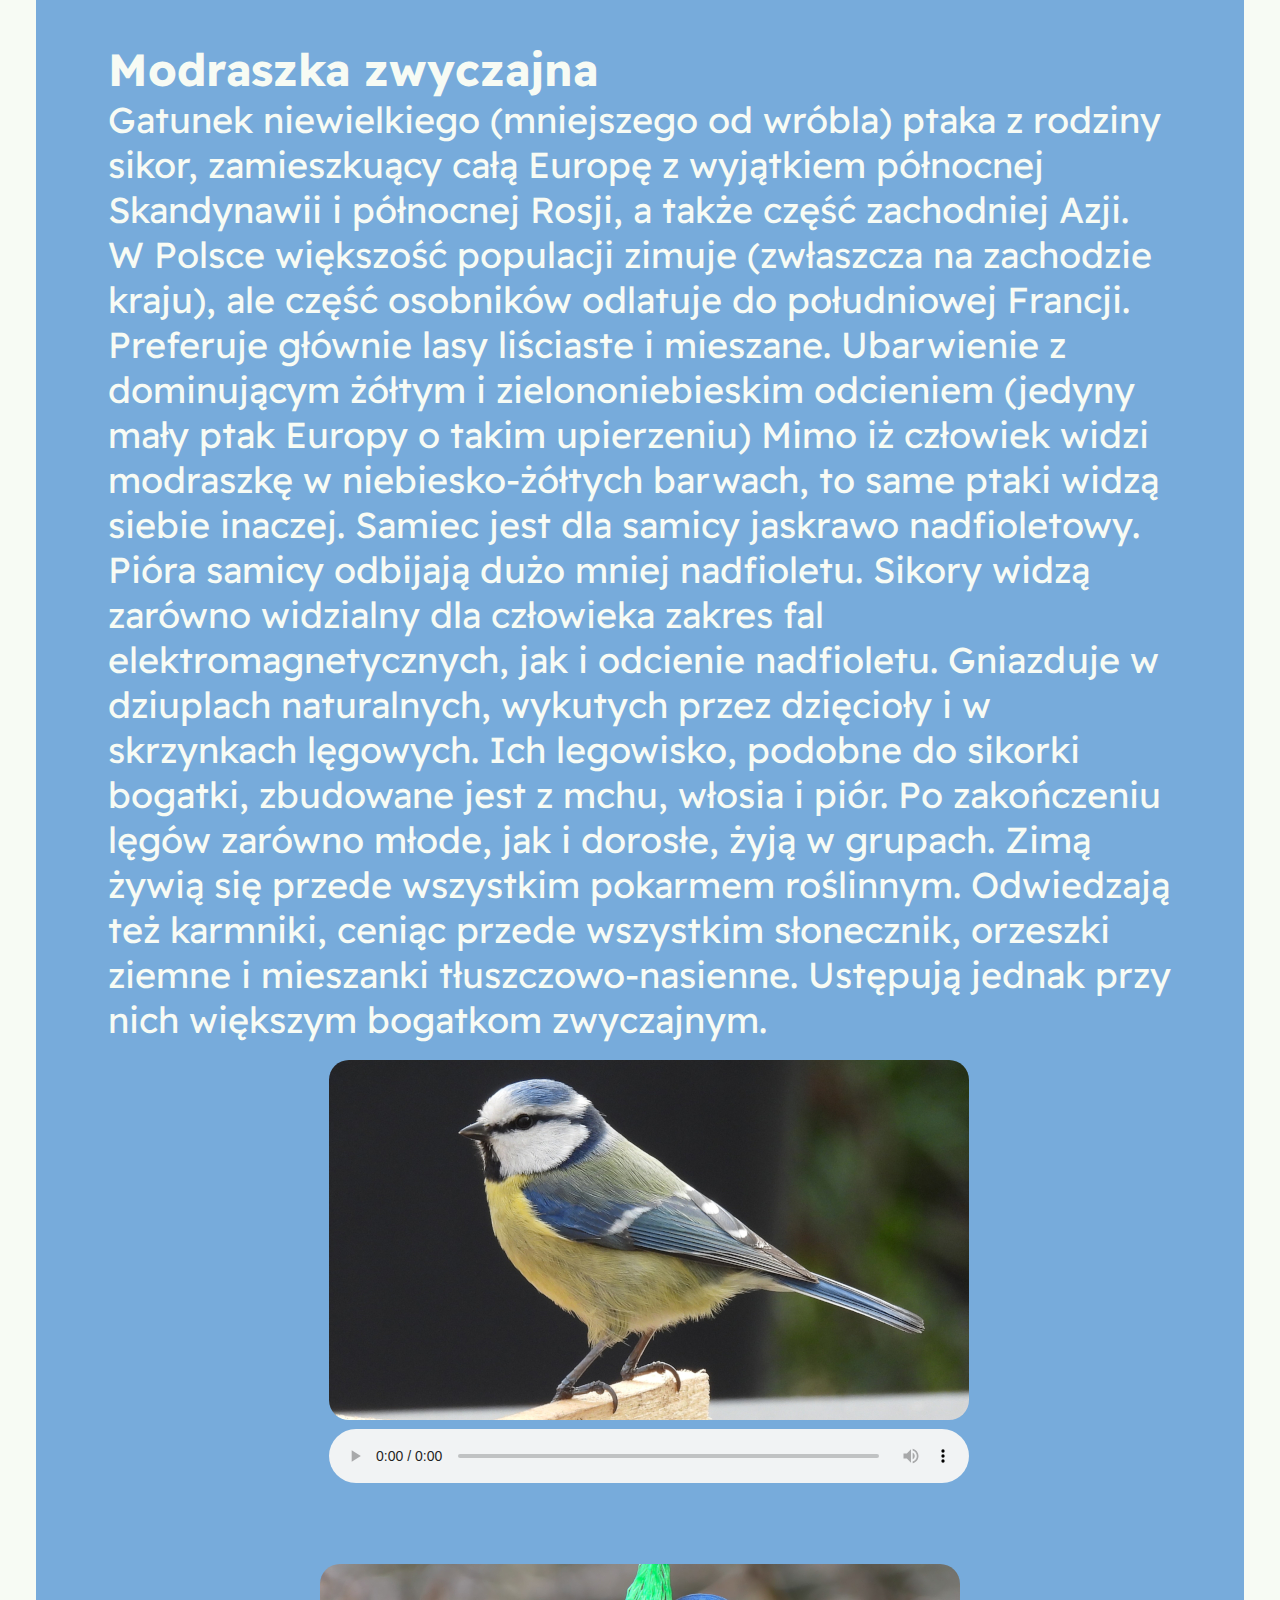
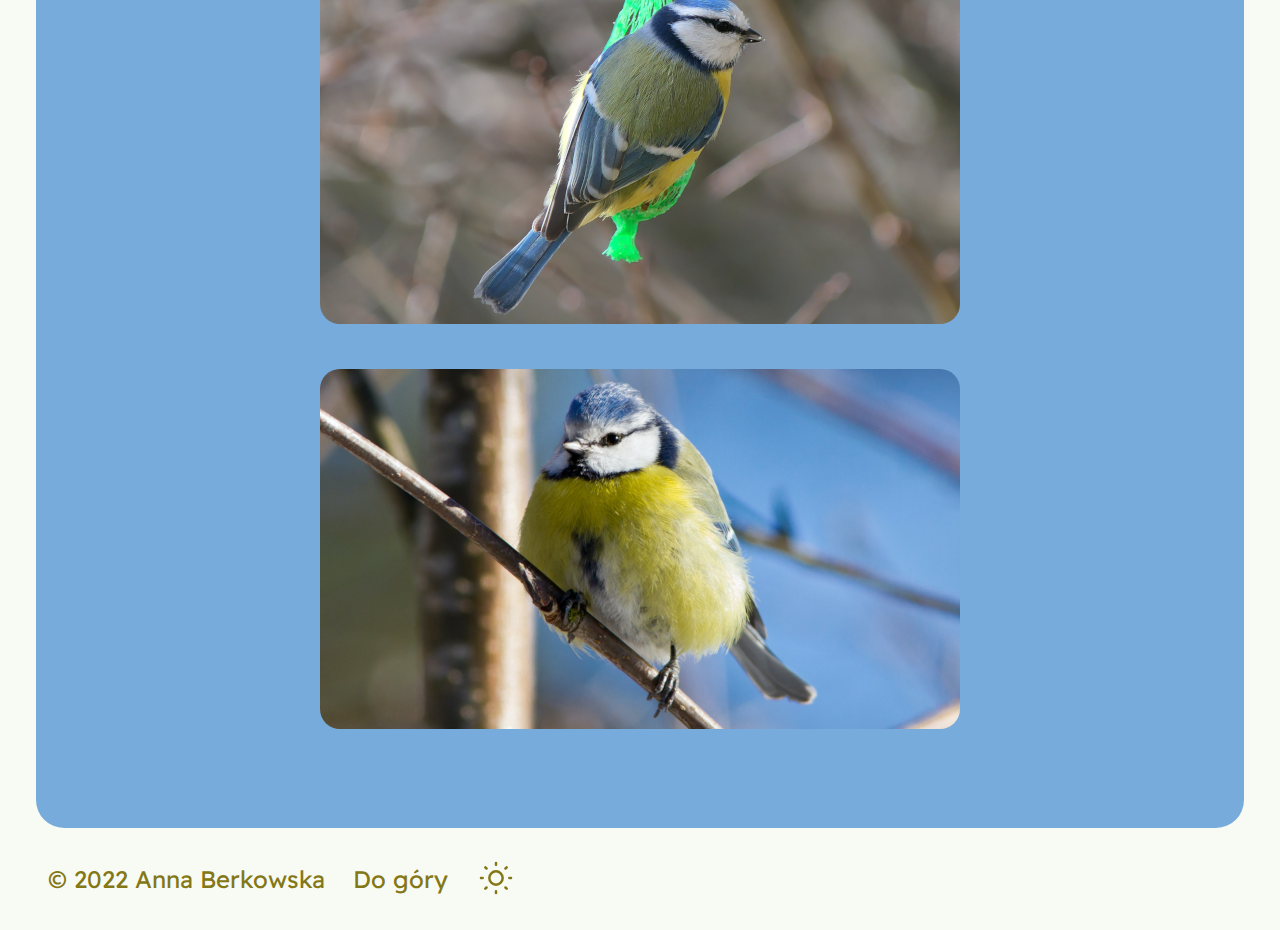
==== commit e3de872a: "Updated text content." ====
--- a/bird_species.html
+++ b/bird_species.html
@@ -43,7 +43,11 @@
 			<p>
 				Liczba gatunków ptaków stwierdzonych w Polsce i wpisanych na listę krajowej awifauny (ptactwa) wynosiła 31 grudnia 2021 r. 467, z czego 5 to wprowadzone do środowiska gatunki obce, a 7 nie zostało zaobserwowanych od 1950 r.
 			</p>
+			<br>
 			<table>
+				<tr><th>Gatunek</th><th>Wikipedia</th></tr>
+				<tr><td><a href="#great_tit">Bogatka zwyczajna</a></td><td><a href="https://pl.wikipedia.org/wiki/Bogatka_zwyczajna" target="_blank">https://pl.wikipedia.org/wiki/Bogatka_zwyczajna</a></td></tr>
+				<tr><td><a href="#blue_tit">Modraszka zwyczajna</a></td><td><a href="https://pl.wikipedia.org/wiki/Modraszka_zwyczajna" target="_blank">https://pl.wikipedia.org/wiki/Modraszka_zwyczajna</a></td></tr>
 			</table>
 		</section>
 		<section id="species">
@@ -51,11 +55,11 @@
 				<div>
 					<h2>Bogatka zwyczajna</h2>
 					<p>
-						Największa z europejskich sikor i w wielu miejscach najliczniejsza. Wierzch ciała oliwkowy, a pokrywy skrzydłowe szaroniebieskie z białym prążkiem. Spód żółty z czarną, podłużną pręgą. Skrzydła i ogon są czarnoszare, a na lotkach widać poprzeczną białą pręgę. Czarny dziób, ciemnobrązowe tęczówki oczu i szaroniebieskie dość długie i silne nogi, dzięki którym porusza się zręcznie pomiędzy gałązkami. Samiec wyróżnia się szerszym i dłuższym (nieprzerwanym od gardła po podogonie) czarnym paskiem na żółtej piersi i brzuchu. U samic czarny pasek na spodzie ciała jest węższy i często przerwany. Obie płci są zbliżonej wielkości. Młode mają bledsze odcienie upierzenia – czerń zastąpioną brązem, policzki żółtawe, spód matowożółty i niekompletny czarny pasek oddzielający jasny policzek od żółtego brzucha, ale poza tymi cechami są podobne do ptaków dorosłych.
+						Największa z europejskich sikor i w wielu miejscach najliczniejsza. Zamieszkuje od Atlantyku po Pacyfik rozległe obszary Europy, północno-zachodniej Afryki i umiarkowaną oraz cieplejszą strefę Azji prócz najwyższych gór. Nie zalatuje do północnej tundry. Na większości swojego areału to ptaki prowadzące osiadły tryb życia lub częściowo wędrowne. W porównaniu z ubiegłym wiekiem liczebność sikory bogatki znacznie wzrasta z racji zimowania w pobliżu dogodnych osiedli ludzkich. Wierzch ciała oliwkowy, a pokrywy skrzydłowe szaroniebieskie z białym prążkiem. Spód żółty z czarną, podłużną pręgą. Skrzydła i ogon są czarnoszare, a na lotkach widać poprzeczną białą pręgę. Tworzą one pary monogamiczne. Konstrukcja lęgowa w gnieździe składa się z włosia, sierści, mchu i puchu, a wyścielona jest mchem, delikatnym sianem, sierścią i pierzem, gdzie później samica wysiaduje jaja, a potem razem z partnerem opiekuje potomstwem. W szczytowym okresie sezonu rodzice mogą odbyć ponad 1000 lotów do gniazda w trakcie 16-godzinnego dnia. Można ją spotkać w małych stadach składających się z innych gatunków sikor.
 					</p>
 				</div>
 				<figure>
-					<a href="images/great_tit_1920x1080.jpg" class="popup-link"><img src="images/great_tit_640x360.jpg" alt="Bogatka zwyczajna"></a>
+					<a href="images/great_tit_1920x1080.jpg" target="_blank"><img src="images/great_tit_640x360.jpg" alt="Bogatka zwyczajna"></a>
 					<figcaption>
 						<audio controls>
 							<source src="https://upload.wikimedia.org/wikipedia/commons/9/9c/Parus_major_15mars2011.ogg">
@@ -65,10 +69,10 @@
 			</div>
 			<div class="flex_container_section gallery">
 				<figure>
-					<a href="images/great_tit_eating_1920x1080.jpg" class="popup-link"><img src="images/great_tit_eating_640x360.jpg" alt="Bogatka zwyczajna"></a>
+					<a href="images/great_tit_eating_1920x1080.jpg" target="_blank"><img src="images/great_tit_eating_640x360.jpg" alt="Bogatka zwyczajna"></a>
 				</figure>
 				<figure>
-					<a href="images/great_tit_perch_1920x1080.jpg" class="popup-link"><img src="images/great_tit_perch_640x360.jpg" alt="Bogatka zwyczajna"></a>
+					<a href="images/great_tit_perch_1920x1080.jpg" target="_blank"><img src="images/great_tit_perch_640x360.jpg" alt="Bogatka zwyczajna"></a>
 				</figure>
 			</div>
 			<br>
@@ -77,12 +81,12 @@
 					<h2>Modraszka zwyczajna</h2>
 					<div id="tabs1">
 						<p>
-							Żółta pierś i niebieska czapeczka w białym otoczeniu są cechami rozpoznawczymi gatunku. Ubarwienie z dominującym żółtym i zielononiebieskim odcieniem (jedyny mały ptak Europy o takim upierzeniu). Mniejsza od wróbla. Obie płci ubarwione prawie jednakowo i zbliżonej wielkości, choć samica ma bardziej matowe i mniej wyraziste barwy głównie na czole i skrzydłach. Niebieska barwa piór samca jest bardziej szafirowa i jaskrawa, a u samicy szarawa. Wierzch głowy niebieski, u samic może być trochę bledszy, biało obrzeżony, szczyt z przodu jest jaśniejszy. Skrzydła i ogon jasnoniebieskie podobnie jak wierzch głowy, grzbiet żółtozielony, spód ciała, pierś i brzuch, żółty z czarnym paskiem pośrodku. Na lotkach znajduje się biały poprzeczny pasek. Czarny wąski pasek oczny sięga od dzioba aż na tył głowy i na karku łączy się. Czoło i policzki białe. Dziób jest czarny, tęczówki oczu są ciemnobrązowe, a nogi szaroniebieskie. Czarny podbródek przedłuża się w czarne linie na bokach głowy, które łączą się, tworząc obrożę. Na karku jasna plamka. Młode mają mniej wyraźne barwy, jakby matowe, bardziej zielonkawe w porównaniu z niebieskim odcieniem u dorosłych, a policzki są żółtawe. Sprawnie porusza się wśród cienkich gałązek, często zawisa głową w dół. Dziób cienki, ale ostry i dość silny.  Mimo iż człowiek widzi modraszkę w niebiesko-żółtych barwach, to same ptaki widzą siebie inaczej. Samiec jest dla samicy jaskrawo nadfioletowy. Pióra samicy odbijają dużo mniej nadfioletu. Sikory widzą zarówno widzialny dla człowieka zakres fal elektromagnetycznych, jak i odcienie nadfioletu.
+							Gatunek niewielkiego (mniejszego od wróbla) ptaka z rodziny sikor, zamieszkuący całą Europę z wyjątkiem północnej Skandynawii i północnej Rosji, a także część zachodniej Azji. W Polsce większość populacji zimuje (zwłaszcza na zachodzie kraju), ale część osobników odlatuje do południowej Francji. Preferuje głównie lasy liściaste i mieszane. Ubarwienie z dominującym żółtym i zielononiebieskim odcieniem (jedyny mały ptak Europy o takim upierzeniu) Mimo iż człowiek widzi modraszkę w niebiesko-żółtych barwach, to same ptaki widzą siebie inaczej. Samiec jest dla samicy jaskrawo nadfioletowy. Pióra samicy odbijają dużo mniej nadfioletu. Sikory widzą zarówno widzialny dla człowieka zakres fal elektromagnetycznych, jak i odcienie nadfioletu. Gniazduje w dziuplach naturalnych, wykutych przez dzięcioły i w skrzynkach lęgowych. Ich legowisko, podobne do sikorki bogatki, zbudowane jest z mchu, włosia i piór. Po zakończeniu lęgów zarówno młode, jak i dorosłe, żyją w grupach. Zimą żywią się przede wszystkim pokarmem roślinnym. Odwiedzają też karmniki, ceniąc przede wszystkim słonecznik, orzeszki ziemne i mieszanki tłuszczowo-nasienne. Ustępują jednak przy nich większym bogatkom zwyczajnym.
 						</p>
 					</div>
 				</div>
 				<figure>
-					<a href="images/blue_tit_1920x1080.jpg" class="popup-link"><img src="images/blue_tit_640x360.jpg" alt="Modraszka zwyczajna"></a>
+					<a href="images/blue_tit_1920x1080.jpg" target="_blank"><img src="images/blue_tit_640x360.jpg" alt="Modraszka zwyczajna"></a>
 					<figcaption>
 						<audio controls>
 							<source src="https://upload.wikimedia.org/wikipedia/commons/d/d7/Blue_Tit_%28Cyanistes_caeruleus%29_%28W1CDR0001535_BD30%29.ogg">
@@ -92,10 +96,10 @@
 			</div>
 			<div class="flex_container_section gallery">
 				<figure>
-					<a href="images/blue_tit_eating_1920x1080.jpg" class="popup-link"><img src="images/blue_tit_eating_640x360.jpg" alt="Modraszka zwyczajna"></a>
+					<a href="images/blue_tit_eating_1920x1080.jpg" target="_blank"><img src="images/blue_tit_eating_640x360.jpg" alt="Modraszka zwyczajna"></a>
 				</figure>
 				<figure>
-					<a href="images/blue_tit_perch_1920x1080.jpg" class="popup-link"><img src="images/blue_tit_perch_640x360.jpg" alt="Modraszka zwyczajna"></a>
+					<a href="images/blue_tit_perch_1920x1080.jpg" target="_blank"><img src="images/blue_tit_perch_640x360.jpg" alt="Modraszka zwyczajna"></a>
 				</figure>
 			</div>
 		</section>
--- a/stylesheet.css
+++ b/stylesheet.css
@@ -157,6 +157,10 @@
     border-radius: 20px;
 }
 
+.gallery {
+    margin-top: 1em;
+}
+
 .flex_container_section {
     display: flex;
     justify-content: center;
@@ -255,6 +259,51 @@
     background-color: #312e2e;
 }
 
+.light_font a {
+    color: #c6e3ff;
+}
+
+.dark_font a {
+    color: #2c2929;
+}
+
+.light_font a:hover {
+    color: #9dcfff;
+}
+
+header .light_font a {
+    color: #F7FBF4;
+}
+
+header .light_font a:hover {
+    color: #F7FBF4;
+}
+
+.dark_font a:hover {
+    color: #575454;
+}
+
+header .dark_font a {
+    color: #2c2929;
+}
+
+header .dark_font a:hover {
+    color: #2c2929;
+}
+
+table, th, td {
+    border: solid 2px;
+    border-collapse: collapse;
+}
+
+td {
+    padding: 0.5em;
+}
+
+table {
+    margin: auto;
+}
+
 @media screen
 and (width: 411px)
 and (height: 731px) {
@@ -343,6 +392,10 @@
         display: block;
         width: 60vw;
     }
+
+    table {
+        display: none;
+    }
 }
 
 @media screen
@@ -433,4 +486,8 @@
         display: block;
         width: 60vw;
     }
+
+    table {
+        display: none;
+    }
 }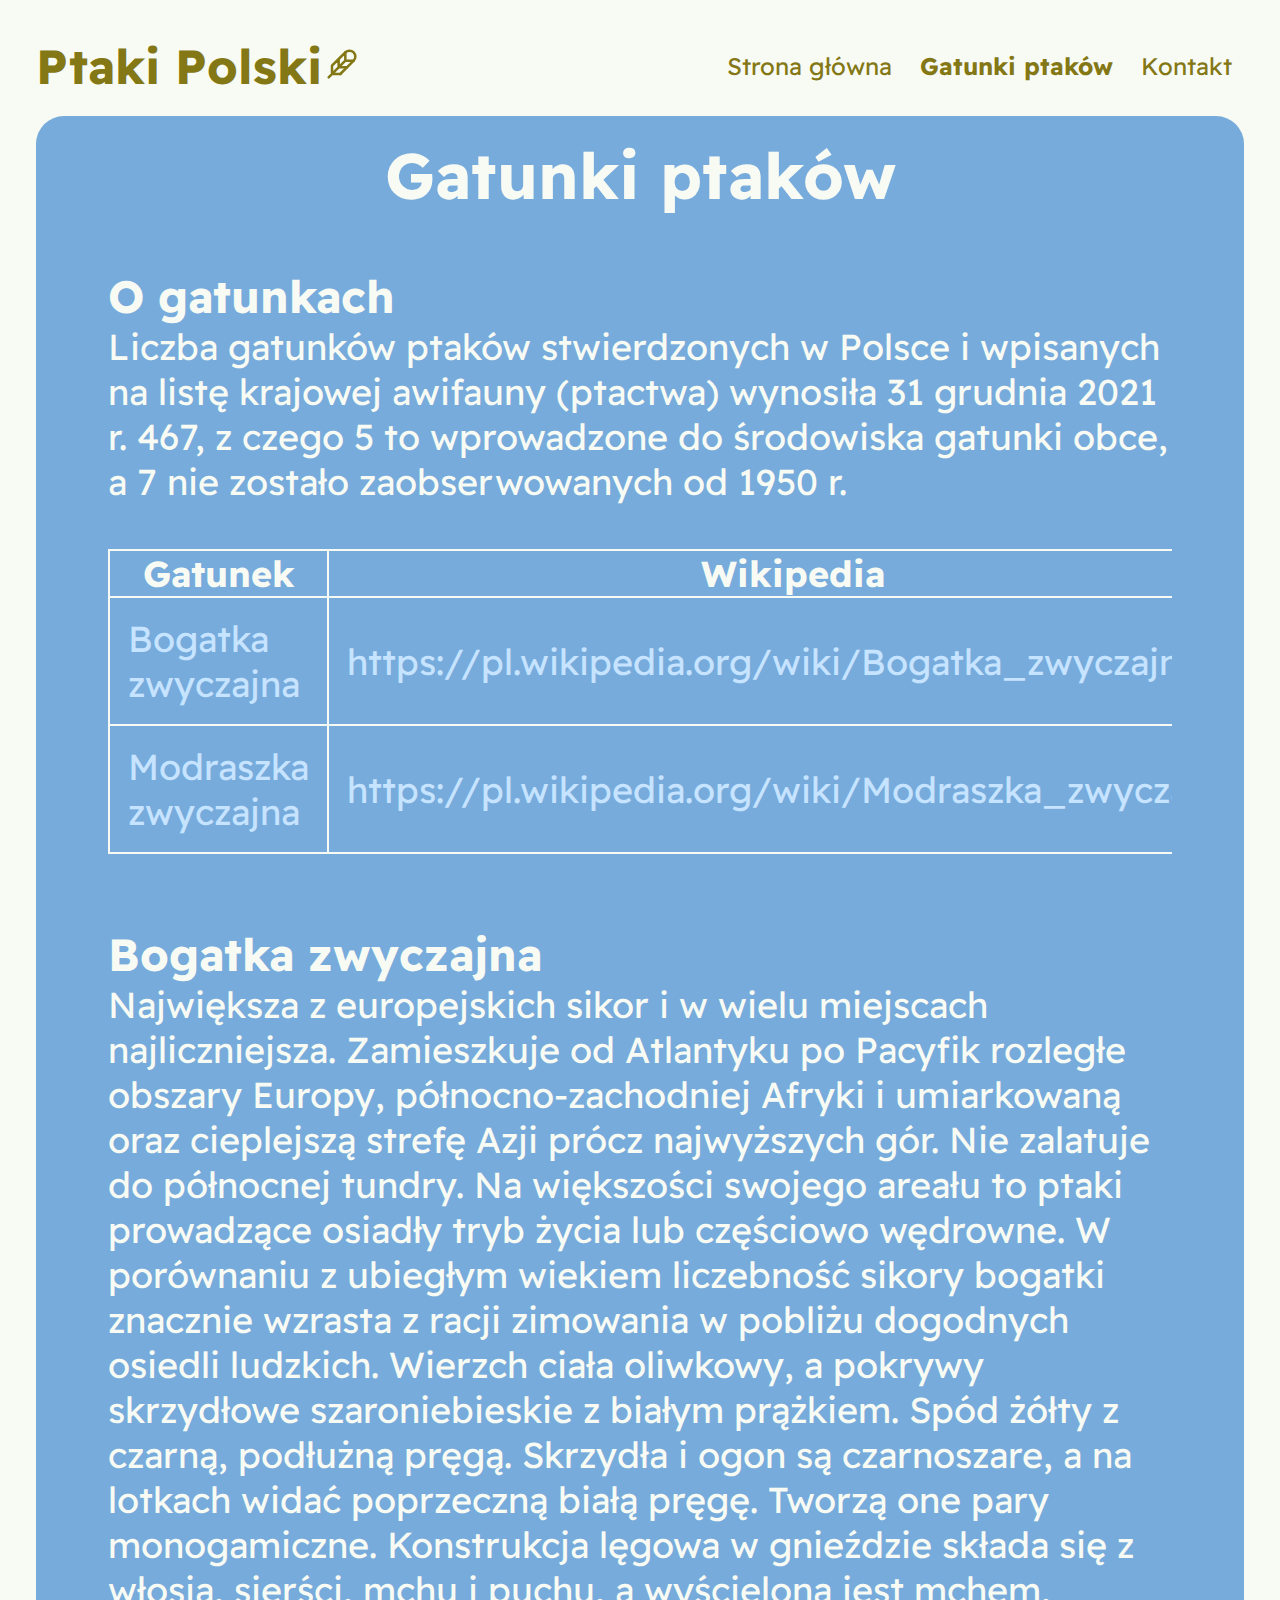
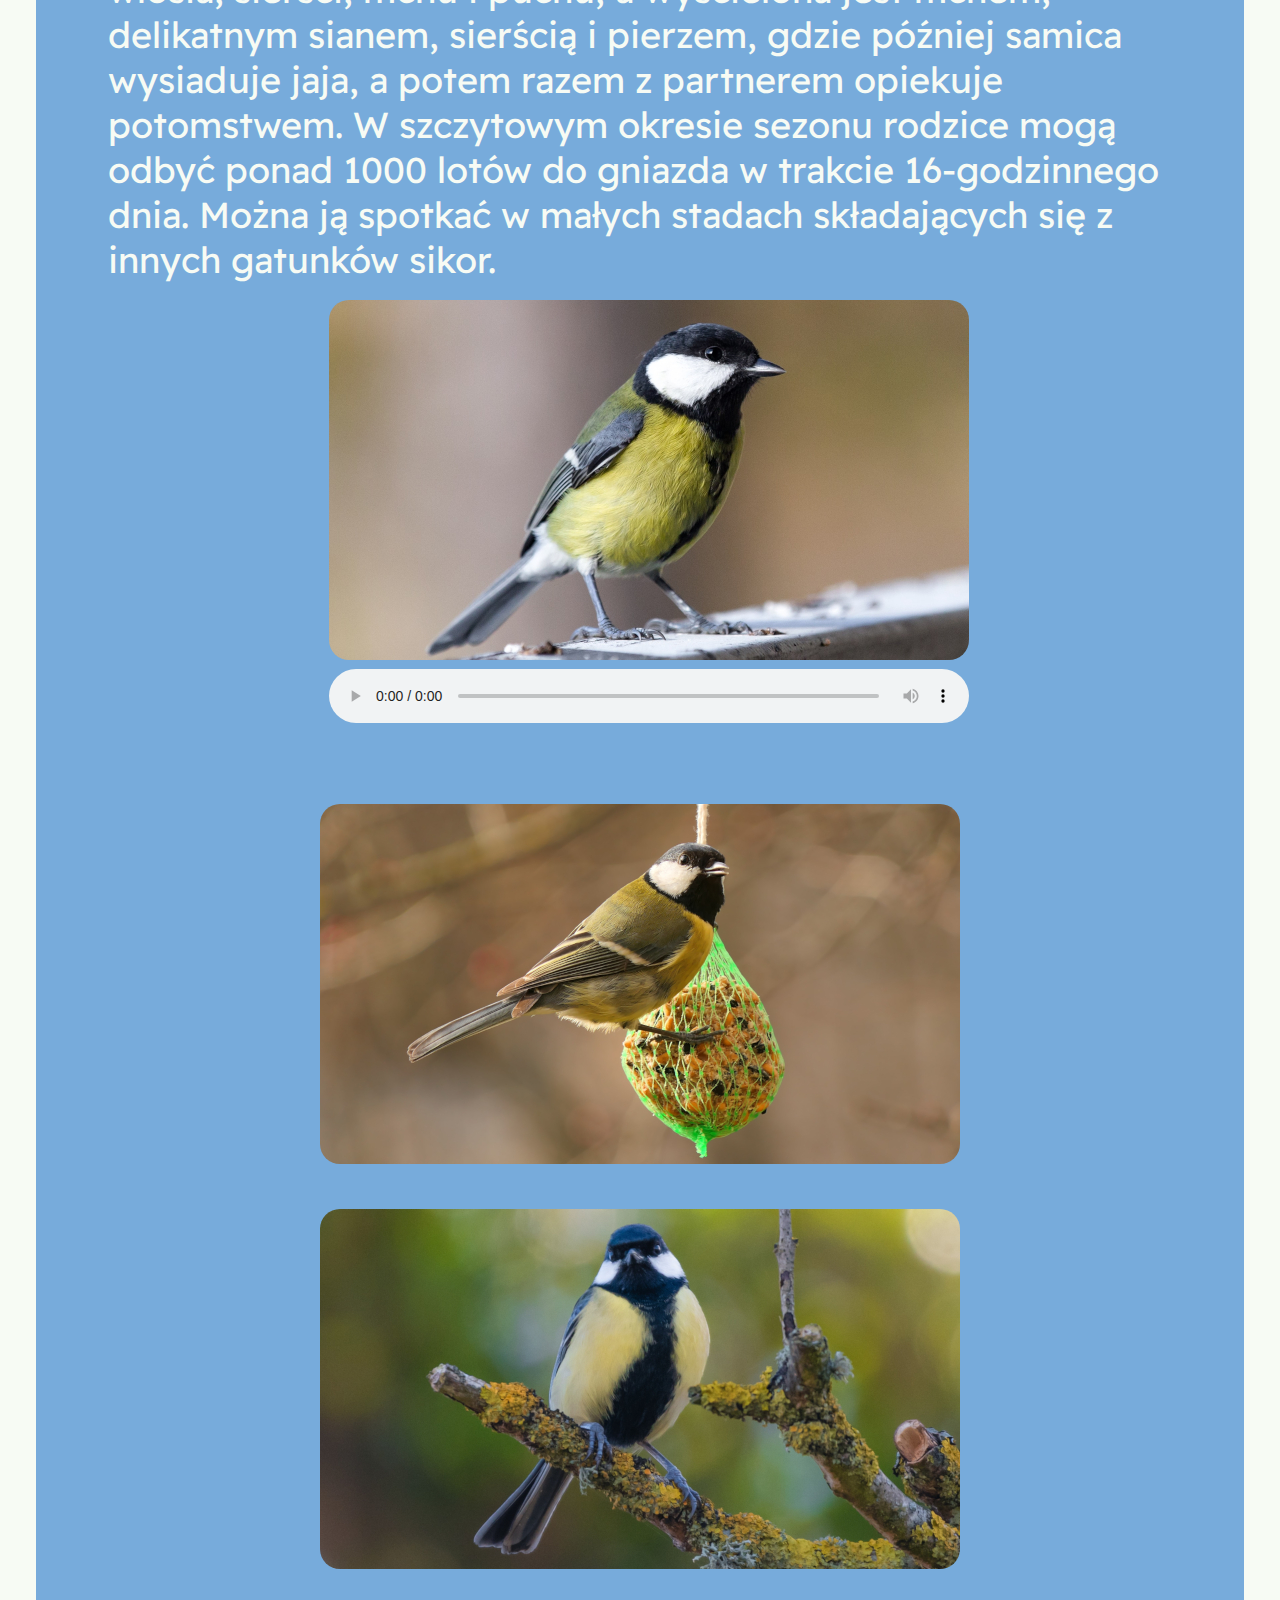
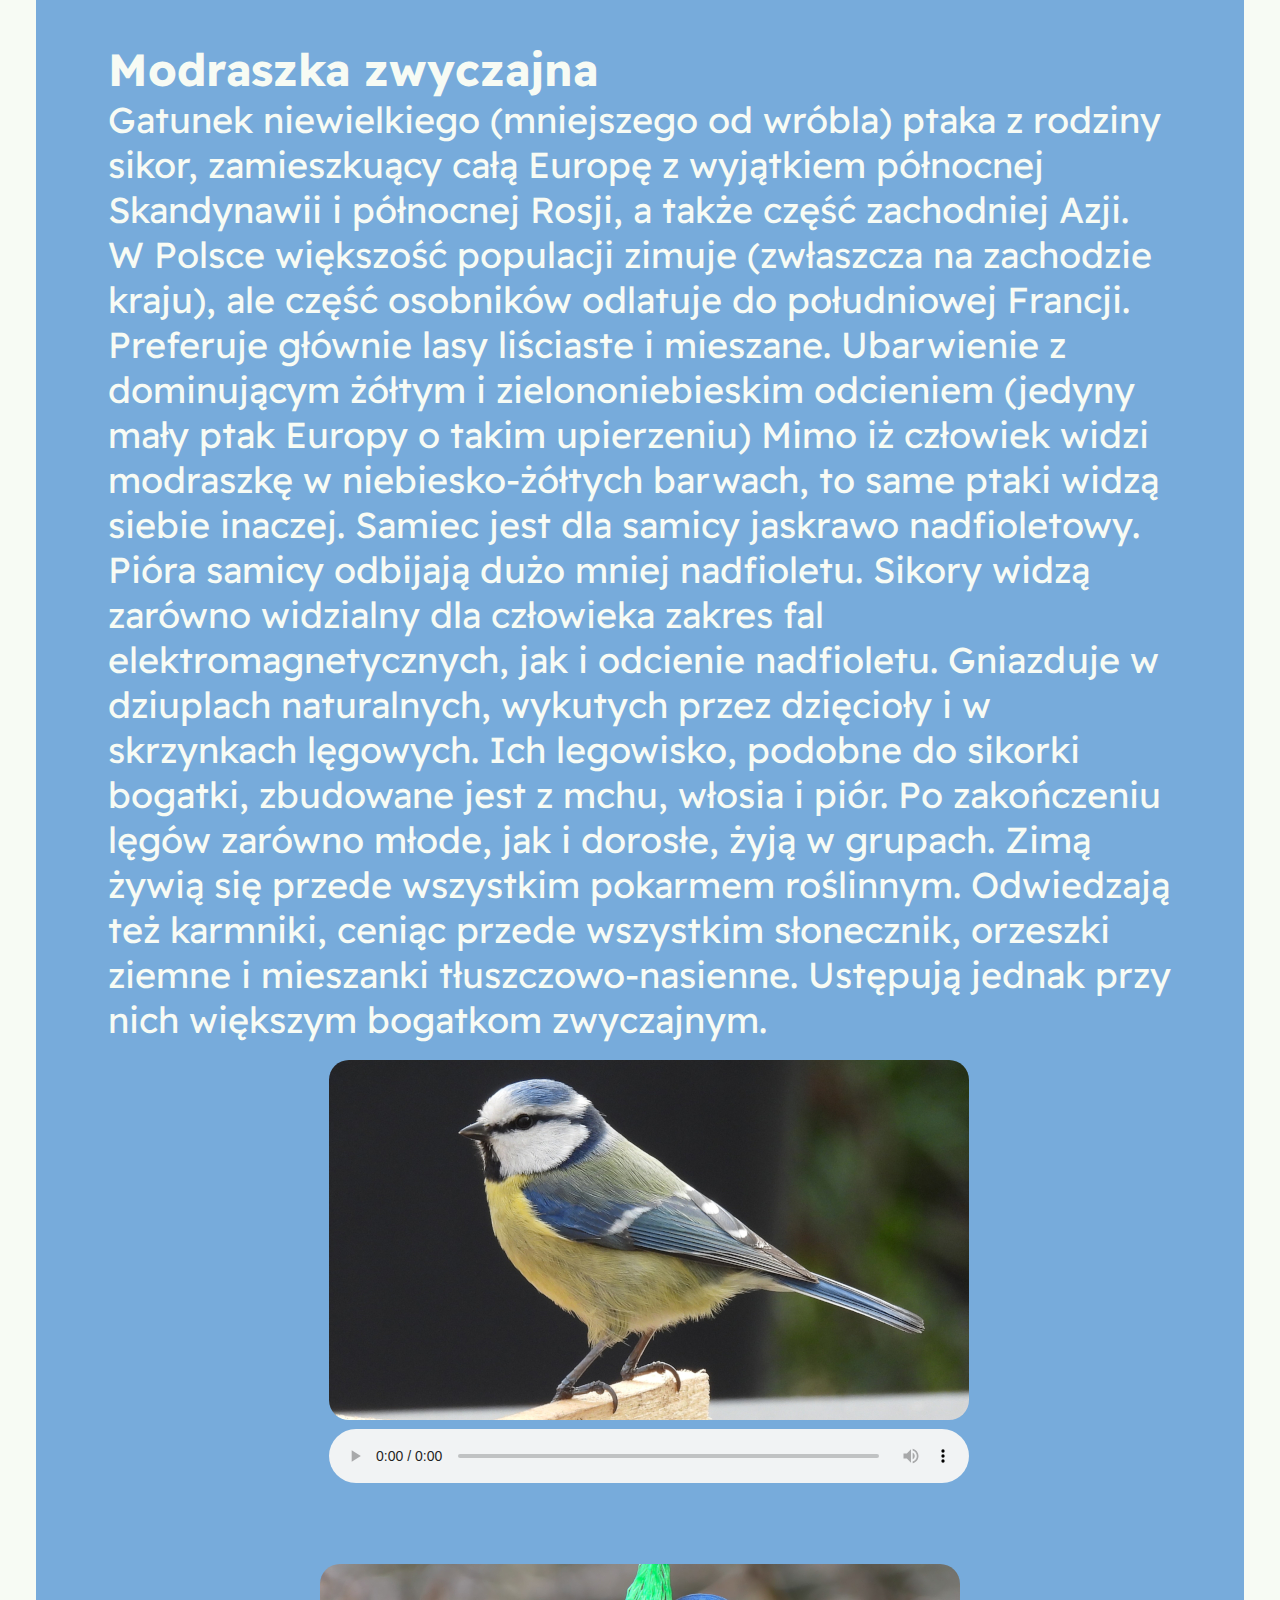
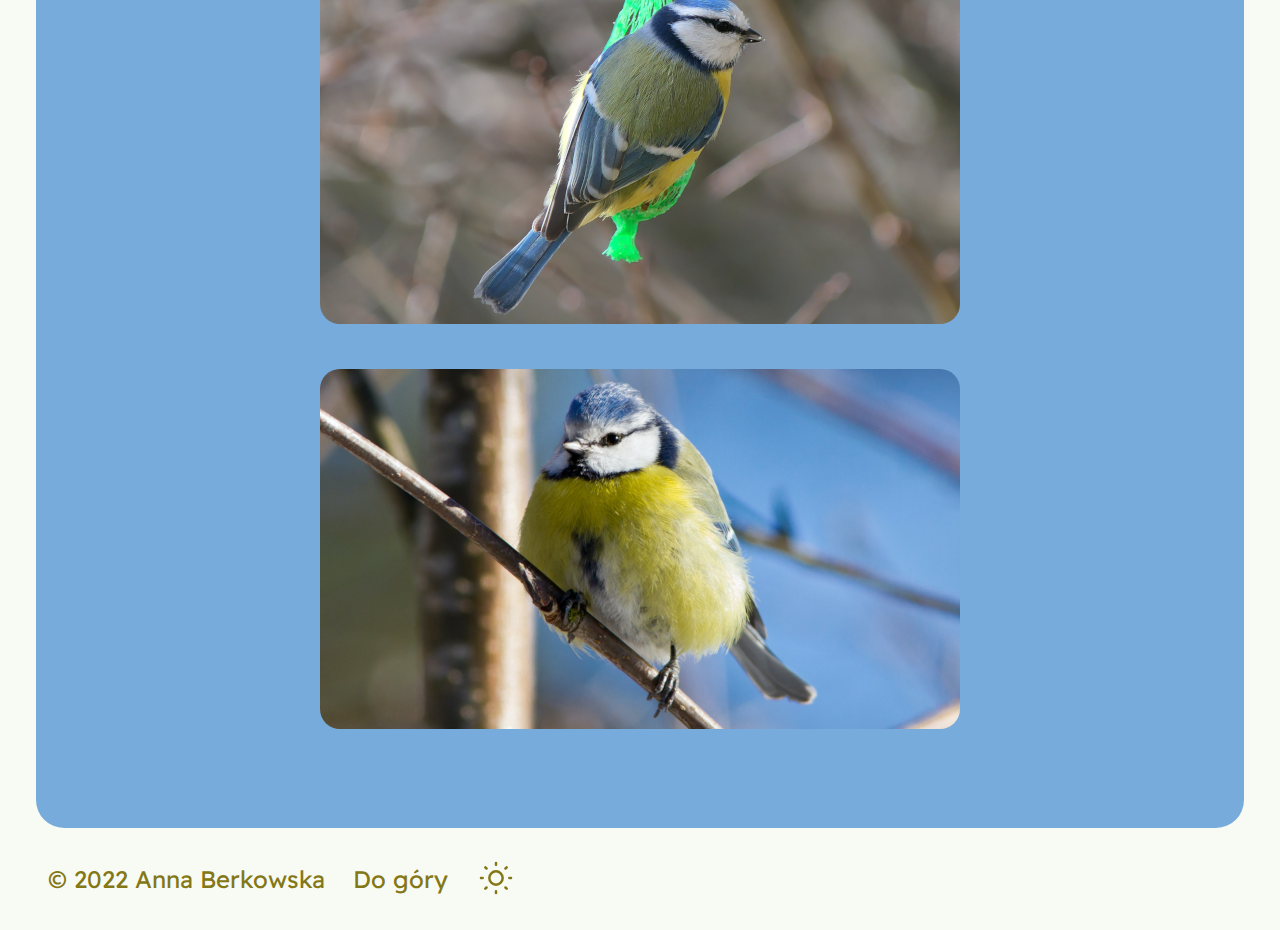
==== commit 4b933d48: "Changed responsiveness for table." ====
--- a/bird_species.html
+++ b/bird_species.html
@@ -44,11 +44,13 @@
 				Liczba gatunków ptaków stwierdzonych w Polsce i wpisanych na listę krajowej awifauny (ptactwa) wynosiła 31 grudnia 2021 r. 467, z czego 5 to wprowadzone do środowiska gatunki obce, a 7 nie zostało zaobserwowanych od 1950 r.
 			</p>
 			<br>
-			<table>
-				<tr><th>Gatunek</th><th>Wikipedia</th></tr>
-				<tr><td><a href="#great_tit">Bogatka zwyczajna</a></td><td><a href="https://pl.wikipedia.org/wiki/Bogatka_zwyczajna" target="_blank">https://pl.wikipedia.org/wiki/Bogatka_zwyczajna</a></td></tr>
-				<tr><td><a href="#blue_tit">Modraszka zwyczajna</a></td><td><a href="https://pl.wikipedia.org/wiki/Modraszka_zwyczajna" target="_blank">https://pl.wikipedia.org/wiki/Modraszka_zwyczajna</a></td></tr>
-			</table>
+			<div class="overflow">
+				<table>
+					<tr><th>Gatunek</th><th>Wikipedia</th></tr>
+					<tr><td><a href="#great_tit">Bogatka zwyczajna</a></td><td><a href="https://pl.wikipedia.org/wiki/Bogatka_zwyczajna" target="_blank">https://pl.wikipedia.org/wiki/Bogatka_zwyczajna</a></td></tr>
+					<tr><td><a href="#blue_tit">Modraszka zwyczajna</a></td><td><a href="https://pl.wikipedia.org/wiki/Modraszka_zwyczajna" target="_blank">https://pl.wikipedia.org/wiki/Modraszka_zwyczajna</a></td></tr>
+				</table>
+			</div>
 		</section>
 		<section id="species">
 			<div id="great_tit" class="flex_container_section about">
--- a/stylesheet.css
+++ b/stylesheet.css
@@ -33,6 +33,7 @@
     width: 40px;
     height: 40px;
 }
+
 
 footer svg {
     position: relative;
@@ -91,6 +92,25 @@
 
 .dropdown_menu li {
     display: block;
+    transition: all 0.5s ease-out;
+
+}
+
+.dropdown_menu_animated {
+    animation: rotateMenu 400ms ease-in-out forwards;
+    transform-origin: top center;
+}
+
+@keyframes rotateMenu {
+    0% {
+        transform: rotateX(-90deg)
+    }
+    70% {
+        transform: rotateX(20deg)
+    }
+    100% {
+        transform: rotateX(0deg)
+    }
 }
 
 .dropdown_menu li:hover {
@@ -140,6 +160,10 @@
     height: 100%;
 }
 
+#about {
+    margin-top: 2.3em;
+}
+
 #hero, #contact {
     padding: unset;
     font-size: unset;
@@ -151,6 +175,10 @@
 
 #species_about {
     padding: 2em 2em 0 2em;
+}
+
+.overflow {
+    overflow-x: scroll;
 }
 
 #species img {
@@ -305,11 +333,10 @@
 }
 
 @media screen
-and (width: 411px)
-and (height: 731px) {
-
+and (device-width: 412px)
+and (device-height: 732px) {
     body {
-        font-size: 50%;
+        font-size: 55%;
     }
 
     #page {
@@ -333,13 +360,22 @@
         display: none;
     }
 
-    p {
-        text-align: justify;
+
+    #about {
+        margin-top: -2.5em;
     }
 
     svg {
         width: 9%;
         height: 9%;
+    }
+
+    header svg {
+        vertical-align: top;
+    }
+
+    footer svg {
+        vertical-align: bottom;
     }
 
     h2 {
@@ -348,13 +384,17 @@
         margin-bottom: 0.5em;
     }
 
+    #hero {
+        margin-bottom: 2em;
+    }
+
     #hero h2 {
         font-size: 5em;
     }
 
     #hero img {
         position: relative;
-        top: -3em;
+        top: -2.8em;
     }
 
     #contact h2 {
@@ -396,98 +436,4 @@
     table {
         display: none;
     }
-}
-
-@media screen
-and (width: 411px)
-and (height: 731px)
-and (orientation: portrait) {
-
-    body {
-        font-size: 50%;
-    }
-
-    #page {
-        margin: 3vh;
-    }
-
-    #menu ul{
-        display: flex;
-        flex-flow: wrap column;
-    }
-
-    #menu nav li {
-        display: block;
-    }
-
-    .choice div {
-        display: block;
-    }
-
-    .dropdown_item a {
-        display: none;
-    }
-
-    p {
-        text-align: justify;
-    }
-
-    svg {
-        width: 9%;
-        height: 9%;
-    }
-
-    h2 {
-        font-size: 3.5em;
-        text-align: center;
-        margin-bottom: 0.5em;
-    }
-
-    #hero h2 {
-        font-size: 5em;
-    }
-
-    #hero img {
-        position: relative;
-        top: -3em;
-    }
-
-    #contact h2 {
-        font-size: 3.5em;
-    }
-
-    #species_about {
-        padding: 0.75em 2em 0 2em;
-    }
-
-    fieldset {
-        display: flex;
-        flex-wrap: wrap;
-        font-size: 1.8em;
-    }
-
-    input[type="text"], input[type="email"] {
-        width: 60vw;
-    }
-
-    form {
-        width: 70vw;
-    }
-
-    .choice label {
-        font-size: 90%;
-    }
-
-    select {
-        margin: 1vw;
-    }
-
-    input, textarea, select {
-        display: block;
-        width: 60vw;
-    }
-
-    table {
-        display: none;
-    }
 }